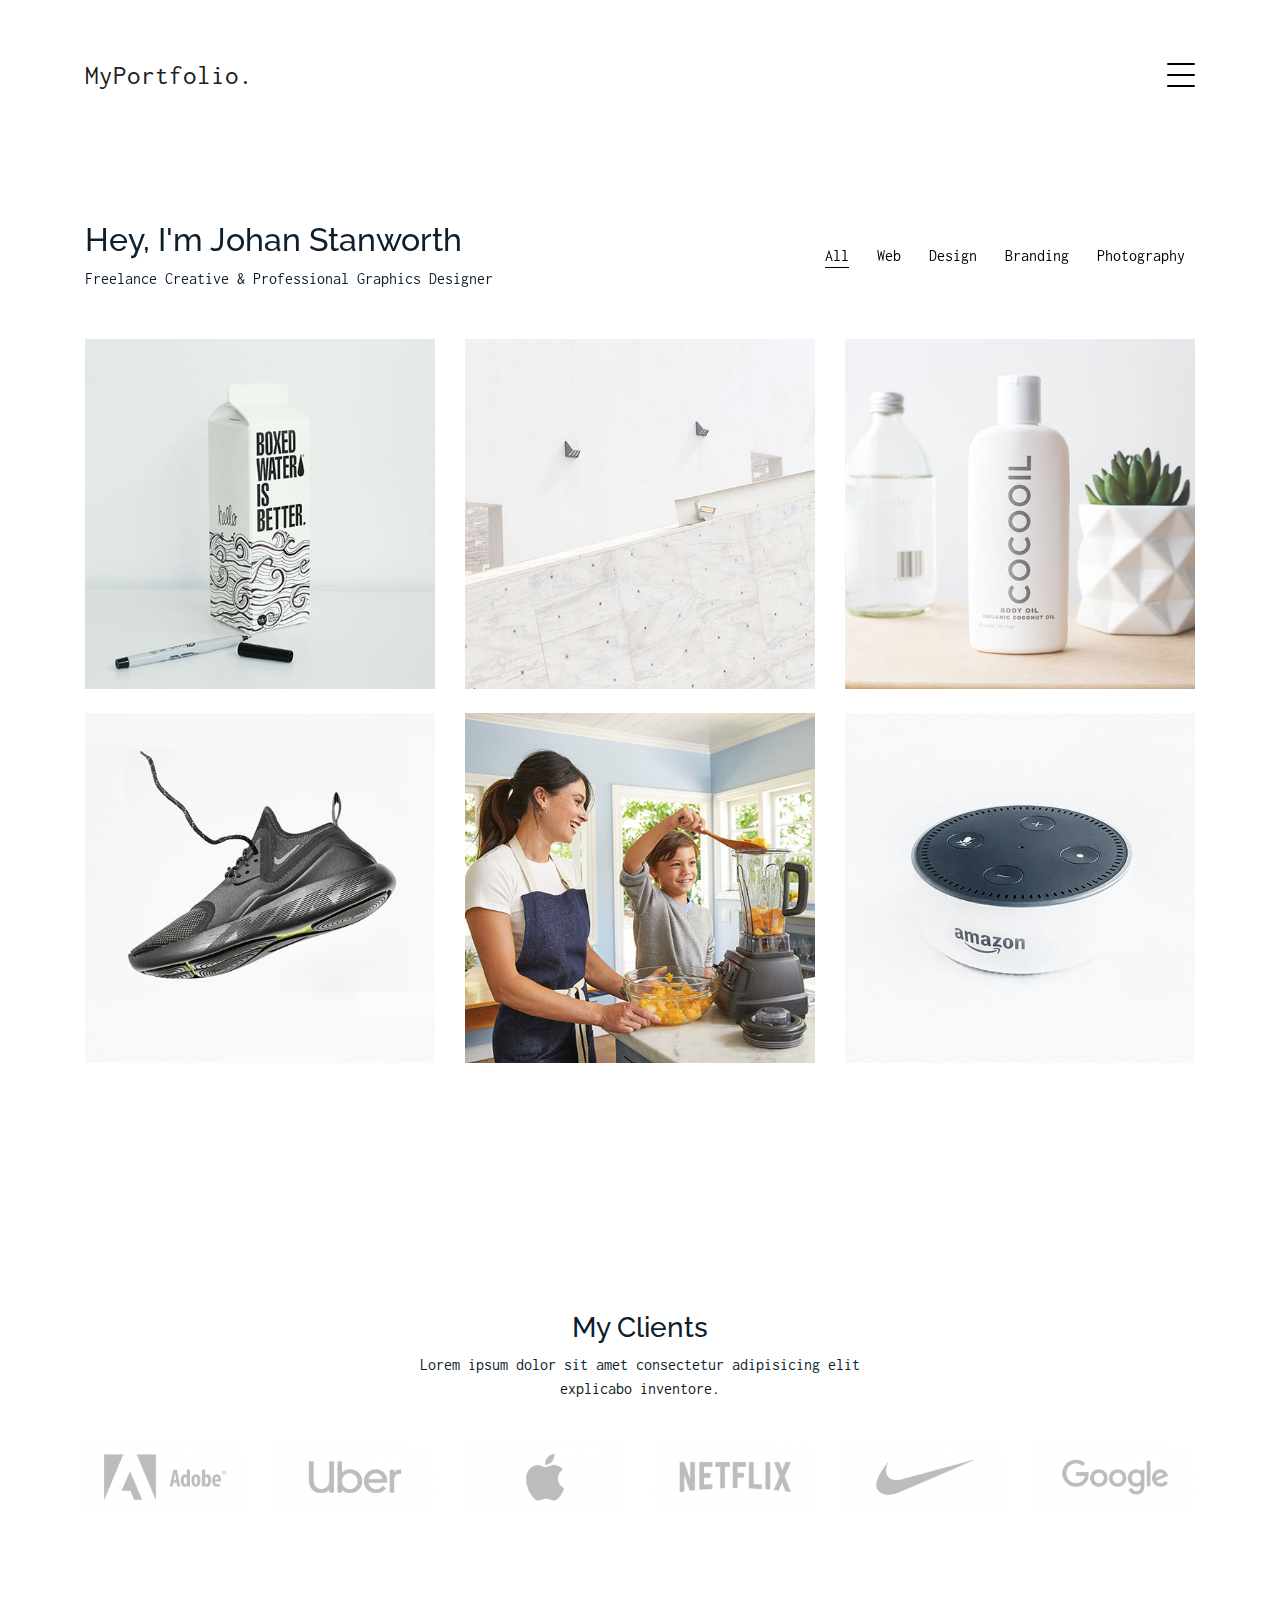
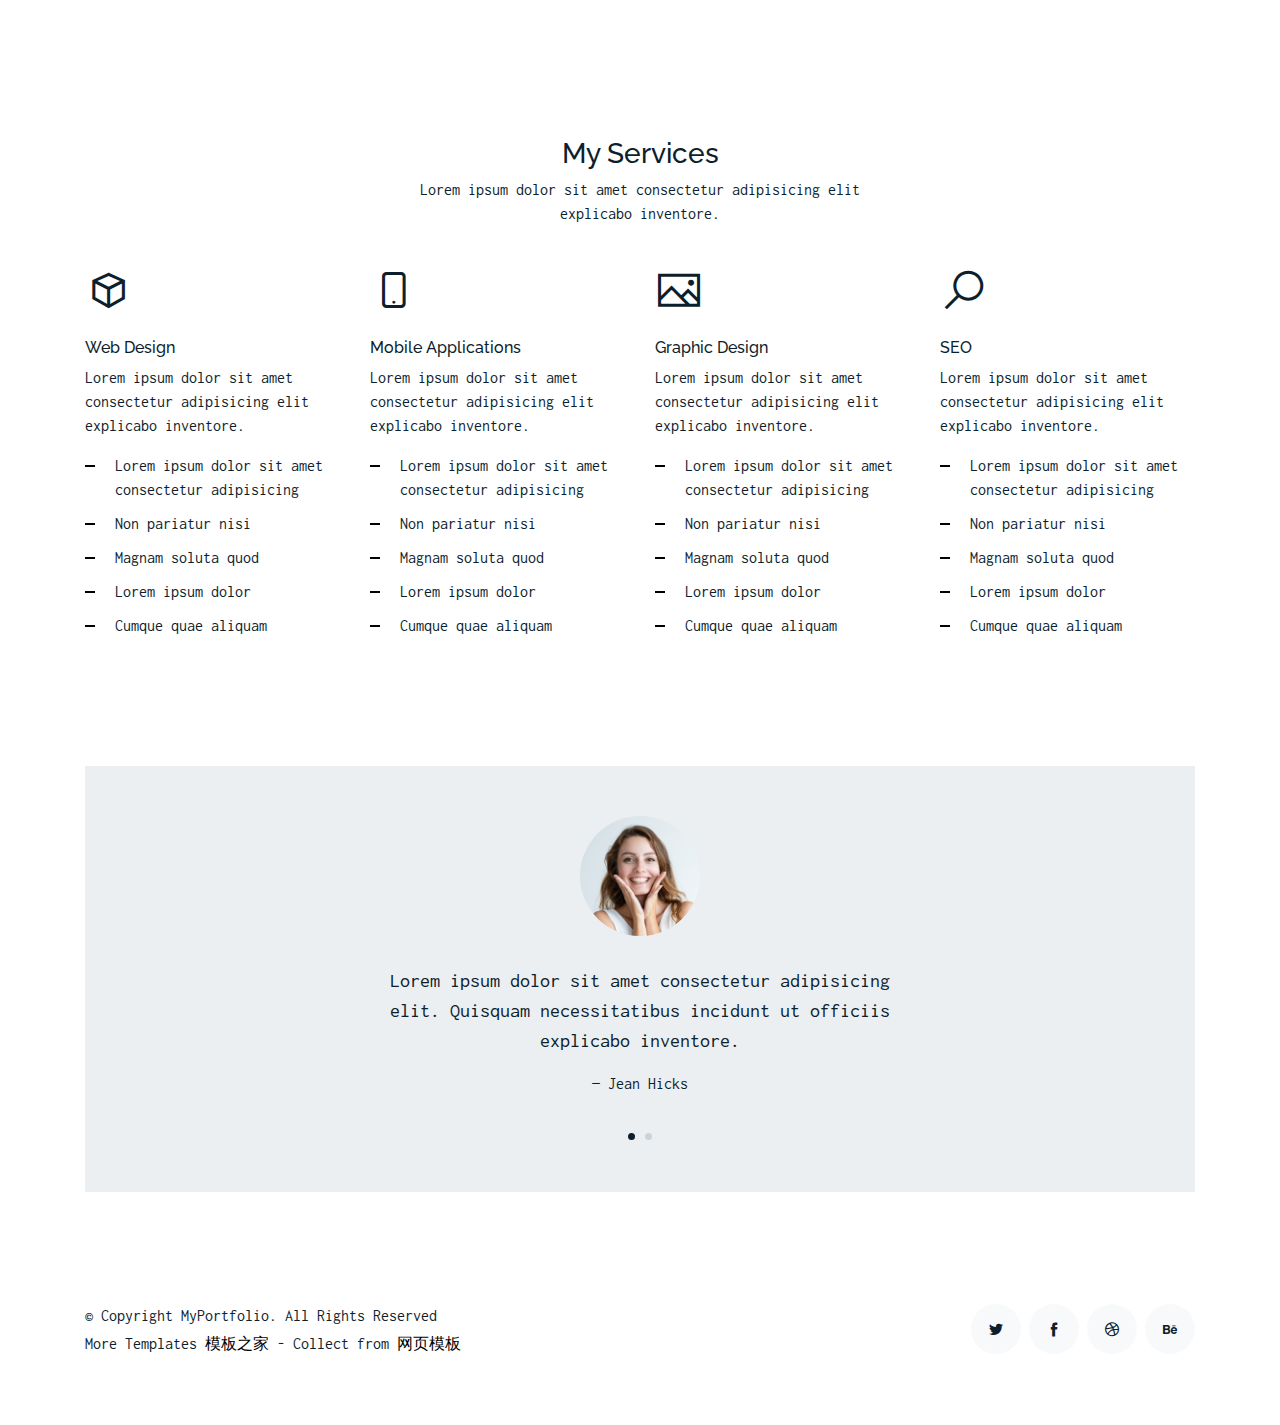
==== index.html @ 7e28ea36 "blog" ====
﻿<!DOCTYPE html>
<html lang="en">

<head>
  <meta charset="utf-8">
  <title>MyPortfolio</title>
  <meta content="width=device-width, initial-scale=1.0" name="viewport">
  <meta content="" name="keywords">
  <meta content="" name="description">

  <!-- Favicons -->
  <link href="img/favicon.png" rel="icon">
  <link href="img/apple-touch-icon.png" rel="apple-touch-icon">

  <!-- Google Fonts -->
  <link href="https://fonts.googleapis.com/css?family=Inconsolata:400,700|Raleway:400,700&display=swap"
    rel="stylesheet">

  <!-- Bootstrap CSS File -->
  <link href="vendor/bootstrap/css/bootstrap.min.css" rel="stylesheet">

  <!-- Vendor CSS Files -->
  <link href="vendor/icofont/icofont.min.css" rel="stylesheet">
  <link href="vendor/line-awesome/css/line-awesome.min.css" rel="stylesheet">
  <link href="vendor/aos/aos.css" rel="stylesheet">
  <link href="vendor/owlcarousel/assets/owl.carousel.min.css" rel="stylesheet">

  <!-- Template Main CSS File -->
  <link href="css/style.css" rel="stylesheet">

  
</head>

<body>

  <div class="collapse navbar-collapse custom-navmenu" id="main-navbar">
    <div class="container py-2 py-md-5">
      <div class="row align-items-start">
        <div class="col-md-2">
          <ul class="custom-menu">
            <li class="active"><a href="index.html">Home</a></li>
            <li><a href="about.html">About Me</a></li>
            <li><a href="services.html">Services</a></li>
            <li><a href="works.html">Works</a></li>
            <li><a href="contact.html">Contact</a></li>
          </ul>
        </div>
        <div class="col-md-6 d-none d-md-block  mr-auto">
          <div class="tweet d-flex">
            <span class="icofont-twitter text-white mt-2 mr-3"></span>
            <div>
              <p><em>Lorem ipsum dolor sit amet consectetur adipisicing elit. Quisquam necessitatibus incidunt ut
                  officiis explicabo inventore. <br> <a href="#">t.co/v82jsk</a></em></p>
            </div>
          </div>
        </div>
        <div class="col-md-4 d-none d-md-block">
          <h3>Hire Me</h3>
          <p>Lorem ipsum dolor sit amet consectetur adipisicing elit. Quisquam necessitatibus incidunt ut officiis
            explicabo inventore. <br> <a href="#">myemail@gmail.com</a></p>
        </div>
      </div>

    </div>
  </div>

  <nav class="navbar navbar-light custom-navbar">
    <div class="container">
      <a class="navbar-brand" href="index.html">MyPortfolio.</a>

      <a href="#" class="burger" data-toggle="collapse" data-target="#main-navbar">
        <span></span>
      </a>

    </div>
  </nav>

  <main id="main">

    <div class="site-section site-portfolio">
      <div class="container">
        <div class="row mb-5 align-items-center">
          <div class="col-md-12 col-lg-6 mb-4 mb-lg-0" data-aos="fade-up">
            <h2>Hey, I'm Johan Stanworth</h2>
            <p class="mb-0">Freelance Creative &amp; Professional Graphics Designer</p>
          </div>
          <div class="col-md-12 col-lg-6 text-left text-lg-right" data-aos="fade-up" data-aos-delay="100">
            <div id="filters" class="filters">
              <a href="#" data-filter="*" class="active">All</a>
              <a href="#" data-filter=".web">Web</a>
              <a href="#" data-filter=".design">Design</a>
              <a href="#" data-filter=".branding">Branding</a>
              <a href="#" data-filter=".photography">Photography</a>
            </div>
          </div>
        </div>
        <div id="portfolio-grid" class="row no-gutter" data-aos="fade-up" data-aos-delay="200">
          <div class="item web col-sm-6 col-md-4 col-lg-4 mb-4">
            <a href="work-single.html" class="item-wrap fancybox">
              <div class="work-info">
                <h3>Boxed Water</h3>
                <span>Web</span>
              </div>
              <img class="img-fluid" src="img/img_1.jpg">
            </a>
          </div>
          <div class="item photography col-sm-6 col-md-4 col-lg-4 mb-4">
            <a href="work-single.html" class="item-wrap fancybox">
              <div class="work-info">
                <h3>Build Indoo</h3>
                <span>Photography</span>
              </div>
              <img class="img-fluid" src="img/img_2.jpg">
            </a>
          </div>
          <div class="item branding col-sm-6 col-md-4 col-lg-4 mb-4">
            <a href="work-single.html" class="item-wrap fancybox">
              <div class="work-info">
                <h3>Cocooil</h3>
                <span>Branding</span>
              </div>
              <img class="img-fluid" src="img/img_3.jpg">
            </a>
          </div>
          <div class="item design col-sm-6 col-md-4 col-lg-4 mb-4">
            <a href="work-single.html" class="item-wrap fancybox">
              <div class="work-info">
                <h3>Nike Shoe</h3>
                <span>Design</span>
              </div>
              <img class="img-fluid" src="img/img_4.jpg">
            </a>
          </div>
          <div class="item photography col-sm-6 col-md-4 col-lg-4 mb-4">
            <a href="work-single.html" class="item-wrap fancybox">
              <div class="work-info">
                <h3>Kitchen Sink</h3>
                <span>Photography</span>
              </div>
              <img class="img-fluid" src="img/img_5.jpg">
            </a>
          </div>
          <div class="item branding col-sm-6 col-md-4 col-lg-4 mb-4">
            <a href="work-single.html" class="item-wrap fancybox">
              <div class="work-info">
                <h3>Amazon</h3>
                <span>brandingn</span>
              </div>
              <img class="img-fluid" src="img/img_6.jpg">
            </a>
          </div>
        </div>
      </div>
    </div>
    <div class="tlinks">Collect from <a href="http://www.cssmoban.com/"  title="网站模板">网站模板</a></div>

    <div class="site-section">
      <div class="container">
        <div class="row justify-content-center text-center mb-4">
          <div class="col-5">
            <h3 class="h3 heading">My Clients</h3>
            <p>Lorem ipsum dolor sit amet consectetur adipisicing elit explicabo inventore.</p>
          </div>
        </div>
        <div class="row">
          <div class="col-4 col-sm-4 col-md-2">
            <a href="#" class="client-logo"><img src="img/logo-adobe.png" alt="Image" class="img-fluid"></a>
          </div>
          <div class="col-4 col-sm-4 col-md-2">
            <a href="#" class="client-logo"><img src="img/logo-uber.png" alt="Image" class="img-fluid"></a>
          </div>
          <div class="col-4 col-sm-4 col-md-2">
            <a href="#" class="client-logo"><img src="img/logo-apple.png" alt="Image" class="img-fluid"></a>
          </div>
          <div class="col-4 col-sm-4 col-md-2">
            <a href="#" class="client-logo"><img src="img/logo-netflix.png" alt="Image" class="img-fluid"></a>
          </div>
          <div class="col-4 col-sm-4 col-md-2">
            <a href="#" class="client-logo"><img src="img/logo-nike.png" alt="Image" class="img-fluid"></a>
          </div>
          <div class="col-4 col-sm-4 col-md-2">
            <a href="#" class="client-logo"><img src="img/logo-google.png" alt="Image" class="img-fluid"></a>
          </div>

        </div>
      </div>
    </div>


    <div class="site-section">
      <div class="container">
        <div class="row justify-content-center text-center mb-4">
          <div class="col-5">
            <h3 class="h3 heading">My Services</h3>
            <p>Lorem ipsum dolor sit amet consectetur adipisicing elit explicabo inventore.</p>
          </div>
        </div>
        <div class="row">

          <div class="col-12 col-sm-6 col-md-6 col-lg-3">
            <span class="la la-cube la-3x mb-4"></span>
            <h4 class="h4 mb-2">Web Design</h4>
            <p>Lorem ipsum dolor sit amet consectetur adipisicing elit explicabo inventore.</p>
            <ul class="list-unstyled list-line">
              <li>Lorem ipsum dolor sit amet consectetur adipisicing</li>
              <li>Non pariatur nisi</li>
              <li>Magnam soluta quod</li>
              <li>Lorem ipsum dolor</li>
              <li>Cumque quae aliquam</li>
            </ul>
          </div>
          <div class="col-12 col-sm-6 col-md-6 col-lg-3">
            <span class="la la-mobile la-3x mb-4"></span>
            <h4 class="h4 mb-2">Mobile Applications</h4>
            <p>Lorem ipsum dolor sit amet consectetur adipisicing elit explicabo inventore.</p>
            <ul class="list-unstyled list-line">
              <li>Lorem ipsum dolor sit amet consectetur adipisicing</li>
              <li>Non pariatur nisi</li>
              <li>Magnam soluta quod</li>
              <li>Lorem ipsum dolor</li>
              <li>Cumque quae aliquam</li>
            </ul>
          </div>
          <div class="col-12 col-sm-6 col-md-6 col-lg-3">
            <span class="la la-image la-3x mb-4"></span>
            <h4 class="h4 mb-2">Graphic Design</h4>
            <p>Lorem ipsum dolor sit amet consectetur adipisicing elit explicabo inventore.</p>
            <ul class="list-unstyled list-line">
              <li>Lorem ipsum dolor sit amet consectetur adipisicing</li>
              <li>Non pariatur nisi</li>
              <li>Magnam soluta quod</li>
              <li>Lorem ipsum dolor</li>
              <li>Cumque quae aliquam</li>
            </ul>
          </div>
          <div class="col-12 col-sm-6 col-md-6 col-lg-3">
            <span class="la la-search la-3x mb-4"></span>
            <h4 class="h4 mb-2">SEO</h4>
            <p>Lorem ipsum dolor sit amet consectetur adipisicing elit explicabo inventore.</p>
            <ul class="list-unstyled list-line">
              <li>Lorem ipsum dolor sit amet consectetur adipisicing</li>
              <li>Non pariatur nisi</li>
              <li>Magnam soluta quod</li>
              <li>Lorem ipsum dolor</li>
              <li>Cumque quae aliquam</li>
            </ul>
          </div>
        </div>
      </div>
    </div>

    <div class="site-section pt-0">
      <div class="container">

        <div class="owl-carousel testimonial-carousel">

          <div class="testimonial-wrap">
            <div class="testimonial">
              <img src="img/person_1.jpg" alt="Image" class="img-fluid">
              <blockquote>
                <p>Lorem ipsum dolor sit amet consectetur adipisicing elit. Quisquam necessitatibus incidunt ut officiis
                  explicabo inventore.</p>
              </blockquote>
              <p>&mdash; Jean Hicks</p>
            </div>
          </div>

          <div class="testimonial-wrap">
            <div class="testimonial">
              <img src="img/person_2.jpg" alt="Image" class="img-fluid">
              <blockquote>
                <p>Lorem ipsum dolor sit amet consectetur adipisicing elit. Quisquam necessitatibus incidunt ut officiis
                  explicabo inventore.</p>
              </blockquote>
              <p>&mdash; Chris Stanworth</p>
            </div>
          </div>

        </div>

      </div>
    </div>
  </main>
  <footer class="footer" role="contentinfo">
    <div class="container">
      <div class="row">
        <div class="col-sm-6">
          <p class="mb-1">&copy; Copyright MyPortfolio. All Rights Reserved</p>
          <div class="credits">
            More Templates <a href="http://www.cssmoban.com/" target="_blank" title="模板之家">模板之家</a> - Collect from <a href="http://www.cssmoban.com/" title="网页模板" target="_blank">网页模板</a>
          </div>
        </div>
        <div class="col-sm-6 social text-md-right">
          <a href="#"><span class="icofont-twitter"></span></a>
          <a href="#"><span class="icofont-facebook"></span></a>
          <a href="#"><span class="icofont-dribbble"></span></a>
          <a href="#"><span class="icofont-behance"></span></a>
        </div>
      </div>
    </div>
  </footer>

  <!-- Vendor JS Files -->
  <script src="vendor/jquery/jquery.min.js"></script>
  <script src="vendor/jquery/jquery-migrate.min.js"></script>
  <script src="vendor/bootstrap/js/bootstrap.min.js"></script>
  <script src="vendor/easing/easing.min.js"></script>
  
  <script src="vendor/isotope/isotope.pkgd.min.js"></script>
  <script src="vendor/aos/aos.js"></script>
  <script src="vendor/owlcarousel/owl.carousel.min.js"></script>

  <!-- Template Main JS File -->
  <script src="js/main.js"></script>

<style>
.copyrights{text-indent:-9999px;height:0;line-height:0;font-size:0;overflow:hidden;}
</style>
<div class="copyrights" id="links20210126">
	Collect from <a href="http://www.cssmoban.com/"  title="网站模板">模板之家</a>
	<a href="http://cooco.net.cn/" title="组卷网">组卷网</a>
</div>
</body>

</html>
---- vendor/line-awesome/css/line-awesome.min.css ----
.la,.lab,.lad,.lal,.lar,.las{-moz-osx-font-smoothing:grayscale;-webkit-font-smoothing:antialiased;display:inline-block;font-style:normal;font-variant:normal;text-rendering:auto;line-height:1}.la-lg{font-size:1.33333em;line-height:.75em;vertical-align:-.0667em}.la-xs{font-size:.75em}.la-sm{font-size:.875em}.la-1x{font-size:1em}.la-2x{font-size:2em}.la-3x{font-size:3em}.la-4x{font-size:4em}.la-5x{font-size:5em}.la-6x{font-size:6em}.la-7x{font-size:7em}.la-8x{font-size:8em}.la-9x{font-size:9em}.la-10x{font-size:10em}.la-fw{text-align:center;width:1.25em}.la-ul{list-style-type:none;margin-left:2.5em;padding-left:0}.la-ul>li{position:relative}.la-li{left:-2em;position:absolute;text-align:center;width:2em;line-height:inherit}.la-border{border:solid .08em #eee;border-radius:.1em;padding:.2em .25em .15em}.la-pull-left{float:left}.la-pull-right{float:right}.la.la-pull-left,.lab.la-pull-left,.lal.la-pull-left,.lar.la-pull-left,.las.la-pull-left{margin-right:.3em}.la.la-pull-right,.lab.la-pull-right,.lal.la-pull-right,.lar.la-pull-right,.las.la-pull-right{margin-left:.3em}.la-spin{-webkit-animation:la-spin 2s infinite linear;animation:la-spin 2s infinite linear}.la-pulse{-webkit-animation:la-spin 1s infinite steps(8);animation:la-spin 1s infinite steps(8)}@-webkit-keyframes la-spin{0%{-webkit-transform:rotate(0);transform:rotate(0)}100%{-webkit-transform:rotate(360deg);transform:rotate(360deg)}}@keyframes la-spin{0%{-webkit-transform:rotate(0);transform:rotate(0)}100%{-webkit-transform:rotate(360deg);transform:rotate(360deg)}}.la-rotate-90{-webkit-transform:rotate(90deg);transform:rotate(90deg)}.la-rotate-180{-webkit-transform:rotate(180deg);transform:rotate(180deg)}.la-rotate-270{-webkit-transform:rotate(270deg);transform:rotate(270deg)}.la-flip-horizontal{-webkit-transform:scale(-1,1);transform:scale(-1,1)}.la-flip-vertical{-webkit-transform:scale(1,-1);transform:scale(1,-1)}.la-flip-both,.la-flip-horizontal.la-flip-vertical{-webkit-transform:scale(-1,-1);transform:scale(-1,-1)}:root .la-flip-both,:root .la-flip-horizontal,:root .la-flip-vertical,:root .la-rotate-180,:root .la-rotate-270,:root .la-rotate-90{-webkit-filter:none;filter:none}.la-stack{display:inline-block;height:2em;line-height:2em;position:relative;vertical-align:middle;width:2.5em}.la-stack-1x,.la-stack-2x{left:0;position:absolute;text-align:center;width:100%}.la-stack-1x{line-height:inherit}.la-stack-2x{font-size:2em}.la-inverse{color:#fff}.la-500px:before{content:"\f26e"}.la-accessible-icon:before{content:"\f368"}.la-accusoft:before{content:"\f369"}.la-acquisitions-incorporated:before{content:"\f6af"}.la-ad:before{content:"\f641"}.la-address-book:before{content:"\f2b9"}.la-address-card:before{content:"\f2bb"}.la-adjust:before{content:"\f042"}.la-adn:before{content:"\f170"}.la-adobe:before{content:"\f778"}.la-adversal:before{content:"\f36a"}.la-affiliatetheme:before{content:"\f36b"}.la-air-freshener:before{content:"\f5d0"}.la-airbnb:before{content:"\f834"}.la-algolia:before{content:"\f36c"}.la-align-center:before{content:"\f037"}.la-align-justify:before{content:"\f039"}.la-align-left:before{content:"\f036"}.la-align-right:before{content:"\f038"}.la-alipay:before{content:"\f642"}.la-allergies:before{content:"\f461"}.la-amazon:before{content:"\f270"}.la-amazon-pay:before{content:"\f42c"}.la-ambulance:before{content:"\f0f9"}.la-american-sign-language-interpreting:before{content:"\f2a3"}.la-amilia:before{content:"\f36d"}.la-anchor:before{content:"\f13d"}.la-android:before{content:"\f17b"}.la-angellist:before{content:"\f209"}.la-angle-double-down:before{content:"\f103"}.la-angle-double-left:before{content:"\f100"}.la-angle-double-right:before{content:"\f101"}.la-angle-double-up:before{content:"\f102"}.la-angle-down:before{content:"\f107"}.la-angle-left:before{content:"\f104"}.la-angle-right:before{content:"\f105"}.la-angle-up:before{content:"\f106"}.la-angry:before{content:"\f556"}.la-angrycreative:before{content:"\f36e"}.la-angular:before{content:"\f420"}.la-ankh:before{content:"\f644"}.la-app-store:before{content:"\f36f"}.la-app-store-ios:before{content:"\f370"}.la-apper:before{content:"\f371"}.la-apple:before{content:"\f179"}.la-apple-alt:before{content:"\f5d1"}.la-apple-pay:before{content:"\f415"}.la-archive:before{content:"\f187"}.la-archway:before{content:"\f557"}.la-arrow-alt-circle-down:before{content:"\f358"}.la-arrow-alt-circle-left:before{content:"\f359"}.la-arrow-alt-circle-right:before{content:"\f35a"}.la-arrow-alt-circle-up:before{content:"\f35b"}.la-arrow-circle-down:before{content:"\f0ab"}.la-arrow-circle-left:before{content:"\f0a8"}.la-arrow-circle-right:before{content:"\f0a9"}.la-arrow-circle-up:before{content:"\f0aa"}.la-arrow-down:before{content:"\f063"}.la-arrow-left:before{content:"\f060"}.la-arrow-right:before{content:"\f061"}.la-arrow-up:before{content:"\f062"}.la-arrows-alt:before{content:"\f0b2"}.la-arrows-alt-h:before{content:"\f337"}.la-arrows-alt-v:before{content:"\f338"}.la-artstation:before{content:"\f77a"}.la-assistive-listening-systems:before{content:"\f2a2"}.la-asterisk:before{content:"\f069"}.la-asymmetrik:before{content:"\f372"}.la-at:before{content:"\f1fa"}.la-atlas:before{content:"\f558"}.la-atlassian:before{content:"\f77b"}.la-atom:before{content:"\f5d2"}.la-audible:before{content:"\f373"}.la-audio-description:before{content:"\f29e"}.la-autoprefixer:before{content:"\f41c"}.la-avianex:before{content:"\f374"}.la-aviato:before{content:"\f421"}.la-award:before{content:"\f559"}.la-aws:before{content:"\f375"}.la-baby:before{content:"\f77c"}.la-baby-carriage:before{content:"\f77d"}.la-backspace:before{content:"\f55a"}.la-backward:before{content:"\f04a"}.la-bacon:before{content:"\f7e5"}.la-balance-scale:before{content:"\f24e"}.la-balance-scale-left:before{content:"\f515"}.la-balance-scale-right:before{content:"\f516"}.la-ban:before{content:"\f05e"}.la-band-aid:before{content:"\f462"}.la-bandcamp:before{content:"\f2d5"}.la-barcode:before{content:"\f02a"}.la-bars:before{content:"\f0c9"}.la-baseball-ball:before{content:"\f433"}.la-basketball-ball:before{content:"\f434"}.la-bath:before{content:"\f2cd"}.la-battery-empty:before{content:"\f244"}.la-battery-full:before{content:"\f240"}.la-battery-half:before{content:"\f242"}.la-battery-quarter:before{content:"\f243"}.la-battery-three-quarters:before{content:"\f241"}.la-battle-net:before{content:"\f835"}.la-bed:before{content:"\f236"}.la-beer:before{content:"\f0fc"}.la-behance:before{content:"\f1b4"}.la-behance-square:before{content:"\f1b5"}.la-bell:before{content:"\f0f3"}.la-bell-slash:before{content:"\f1f6"}.la-bezier-curve:before{content:"\f55b"}.la-bible:before{content:"\f647"}.la-bicycle:before{content:"\f206"}.la-biking:before{content:"\f84a"}.la-bimobject:before{content:"\f378"}.la-binoculars:before{content:"\f1e5"}.la-biohazard:before{content:"\f780"}.la-birthday-cake:before{content:"\f1fd"}.la-bitbucket:before{content:"\f171"}.la-bitcoin:before{content:"\f379"}.la-bity:before{content:"\f37a"}.la-black-tie:before{content:"\f27e"}.la-blackberry:before{content:"\f37b"}.la-blender:before{content:"\f517"}.la-blender-phone:before{content:"\f6b6"}.la-blind:before{content:"\f29d"}.la-blog:before{content:"\f781"}.la-blogger:before{content:"\f37c"}.la-blogger-b:before{content:"\f37d"}.la-bluetooth:before{content:"\f293"}.la-bluetooth-b:before{content:"\f294"}.la-bold:before{content:"\f032"}.la-bolt:before{content:"\f0e7"}.la-bomb:before{content:"\f1e2"}.la-bone:before{content:"\f5d7"}.la-bong:before{content:"\f55c"}.la-book:before{content:"\f02d"}.la-book-dead:before{content:"\f6b7"}.la-book-medical:before{content:"\f7e6"}.la-book-open:before{content:"\f518"}.la-book-reader:before{content:"\f5da"}.la-bookmark:before{content:"\f02e"}.la-bootstrap:before{content:"\f836"}.la-border-all:before{content:"\f84c"}.la-border-none:before{content:"\f850"}.la-border-style:before{content:"\f853"}.la-bowling-ball:before{content:"\f436"}.la-box:before{content:"\f466"}.la-box-open:before{content:"\f49e"}.la-boxes:before{content:"\f468"}.la-braille:before{content:"\f2a1"}.la-brain:before{content:"\f5dc"}.la-bread-slice:before{content:"\f7ec"}.la-briefcase:before{content:"\f0b1"}.la-briefcase-medical:before{content:"\f469"}.la-broadcast-tower:before{content:"\f519"}.la-broom:before{content:"\f51a"}.la-brush:before{content:"\f55d"}.la-btc:before{content:"\f15a"}.la-buffer:before{content:"\f837"}.la-bug:before{content:"\f188"}.la-building:before{content:"\f1ad"}.la-bullhorn:before{content:"\f0a1"}.la-bullseye:before{content:"\f140"}.la-burn:before{content:"\f46a"}.la-buromobelexperte:before{content:"\f37f"}.la-bus:before{content:"\f207"}.la-bus-alt:before{content:"\f55e"}.la-business-time:before{content:"\f64a"}.la-buy-n-large:before{content:"\f8a6"}.la-buysellads:before{content:"\f20d"}.la-calculator:before{content:"\f1ec"}.la-calendar:before{content:"\f133"}.la-calendar-alt:before{content:"\f073"}.la-calendar-check:before{content:"\f274"}.la-calendar-day:before{content:"\f783"}.la-calendar-minus:before{content:"\f272"}.la-calendar-plus:before{content:"\f271"}.la-calendar-times:before{content:"\f273"}.la-calendar-week:before{content:"\f784"}.la-camera:before{content:"\f030"}.la-camera-retro:before{content:"\f083"}.la-campground:before{content:"\f6bb"}.la-canadian-maple-leaf:before{content:"\f785"}.la-candy-cane:before{content:"\f786"}.la-cannabis:before{content:"\f55f"}.la-capsules:before{content:"\f46b"}.la-car:before{content:"\f1b9"}.la-car-alt:before{content:"\f5de"}.la-car-battery:before{content:"\f5df"}.la-car-crash:before{content:"\f5e1"}.la-car-side:before{content:"\f5e4"}.la-caret-down:before{content:"\f0d7"}.la-caret-left:before{content:"\f0d9"}.la-caret-right:before{content:"\f0da"}.la-caret-square-down:before{content:"\f150"}.la-caret-square-left:before{content:"\f191"}.la-caret-square-right:before{content:"\f152"}.la-caret-square-up:before{content:"\f151"}.la-caret-up:before{content:"\f0d8"}.la-carrot:before{content:"\f787"}.la-cart-arrow-down:before{content:"\f218"}.la-cart-plus:before{content:"\f217"}.la-cash-register:before{content:"\f788"}.la-cat:before{content:"\f6be"}.la-cc-amazon-pay:before{content:"\f42d"}.la-cc-amex:before{content:"\f1f3"}.la-cc-apple-pay:before{content:"\f416"}.la-cc-diners-club:before{content:"\f24c"}.la-cc-discover:before{content:"\f1f2"}.la-cc-jcb:before{content:"\f24b"}.la-cc-mastercard:before{content:"\f1f1"}.la-cc-paypal:before{content:"\f1f4"}.la-cc-stripe:before{content:"\f1f5"}.la-cc-visa:before{content:"\f1f0"}.la-centercode:before{content:"\f380"}.la-centos:before{content:"\f789"}.la-certificate:before{content:"\f0a3"}.la-chair:before{content:"\f6c0"}.la-chalkboard:before{content:"\f51b"}.la-chalkboard-teacher:before{content:"\f51c"}.la-charging-station:before{content:"\f5e7"}.la-chart-area:before{content:"\f1fe"}.la-chart-bar:before{content:"\f080"}.la-chart-line:before{content:"\f201"}.la-chart-pie:before{content:"\f200"}.la-check:before{content:"\f00c"}.la-check-circle:before{content:"\f058"}.la-check-double:before{content:"\f560"}.la-check-square:before{content:"\f14a"}.la-cheese:before{content:"\f7ef"}.la-chess:before{content:"\f439"}.la-chess-bishop:before{content:"\f43a"}.la-chess-board:before{content:"\f43c"}.la-chess-king:before{content:"\f43f"}.la-chess-knight:before{content:"\f441"}.la-chess-pawn:before{content:"\f443"}.la-chess-queen:before{content:"\f445"}.la-chess-rook:before{content:"\f447"}.la-chevron-circle-down:before{content:"\f13a"}.la-chevron-circle-left:before{content:"\f137"}.la-chevron-circle-right:before{content:"\f138"}.la-chevron-circle-up:before{content:"\f139"}.la-chevron-down:before{content:"\f078"}.la-chevron-left:before{content:"\f053"}.la-chevron-right:before{content:"\f054"}.la-chevron-up:before{content:"\f077"}.la-child:before{content:"\f1ae"}.la-chrome:before{content:"\f268"}.la-chromecast:before{content:"\f838"}.la-church:before{content:"\f51d"}.la-circle:before{content:"\f111"}.la-circle-notch:before{content:"\f1ce"}.la-city:before{content:"\f64f"}.la-clinic-medical:before{content:"\f7f2"}.la-clipboard:before{content:"\f328"}.la-clipboard-check:before{content:"\f46c"}.la-clipboard-list:before{content:"\f46d"}.la-clock:before{content:"\f017"}.la-clone:before{content:"\f24d"}.la-closed-captioning:before{content:"\f20a"}.la-cloud:before{content:"\f0c2"}.la-cloud-download-alt:before{content:"\f381"}.la-cloud-meatball:before{content:"\f73b"}.la-cloud-moon:before{content:"\f6c3"}.la-cloud-moon-rain:before{content:"\f73c"}.la-cloud-rain:before{content:"\f73d"}.la-cloud-showers-heavy:before{content:"\f740"}.la-cloud-sun:before{content:"\f6c4"}.la-cloud-sun-rain:before{content:"\f743"}.la-cloud-upload-alt:before{content:"\f382"}.la-cloudscale:before{content:"\f383"}.la-cloudsmith:before{content:"\f384"}.la-cloudversify:before{content:"\f385"}.la-cocktail:before{content:"\f561"}.la-code:before{content:"\f121"}.la-code-branch:before{content:"\f126"}.la-codepen:before{content:"\f1cb"}.la-codiepie:before{content:"\f284"}.la-coffee:before{content:"\f0f4"}.la-cog:before{content:"\f013"}.la-cogs:before{content:"\f085"}.la-coins:before{content:"\f51e"}.la-columns:before{content:"\f0db"}.la-comment:before{content:"\f075"}.la-comment-alt:before{content:"\f27a"}.la-comment-dollar:before{content:"\f651"}.la-comment-dots:before{content:"\f4ad"}.la-comment-medical:before{content:"\f7f5"}.la-comment-slash:before{content:"\f4b3"}.la-comments:before{content:"\f086"}.la-comments-dollar:before{content:"\f653"}.la-compact-disc:before{content:"\f51f"}.la-compass:before{content:"\f14e"}.la-compress:before{content:"\f066"}.la-compress-arrows-alt:before{content:"\f78c"}.la-concierge-bell:before{content:"\f562"}.la-confluence:before{content:"\f78d"}.la-connectdevelop:before{content:"\f20e"}.la-contao:before{content:"\f26d"}.la-cookie:before{content:"\f563"}.la-cookie-bite:before{content:"\f564"}.la-copy:before{content:"\f0c5"}.la-copyright:before{content:"\f1f9"}.la-cotton-bureau:before{content:"\f89e"}.la-couch:before{content:"\f4b8"}.la-cpanel:before{content:"\f388"}.la-creative-commons:before{content:"\f25e"}.la-creative-commons-by:before{content:"\f4e7"}.la-creative-commons-nc:before{content:"\f4e8"}.la-creative-commons-nc-eu:before{content:"\f4e9"}.la-creative-commons-nc-jp:before{content:"\f4ea"}.la-creative-commons-nd:before{content:"\f4eb"}.la-creative-commons-pd:before{content:"\f4ec"}.la-creative-commons-pd-alt:before{content:"\f4ed"}.la-creative-commons-remix:before{content:"\f4ee"}.la-creative-commons-sa:before{content:"\f4ef"}.la-creative-commons-sampling:before{content:"\f4f0"}.la-creative-commons-sampling-plus:before{content:"\f4f1"}.la-creative-commons-share:before{content:"\f4f2"}.la-creative-commons-zero:before{content:"\f4f3"}.la-credit-card:before{content:"\f09d"}.la-critical-role:before{content:"\f6c9"}.la-crop:before{content:"\f125"}.la-crop-alt:before{content:"\f565"}.la-cross:before{content:"\f654"}.la-crosshairs:before{content:"\f05b"}.la-crow:before{content:"\f520"}.la-crown:before{content:"\f521"}.la-crutch:before{content:"\f7f7"}.la-css3:before{content:"\f13c"}.la-css3-alt:before{content:"\f38b"}.la-cube:before{content:"\f1b2"}.la-cubes:before{content:"\f1b3"}.la-cut:before{content:"\f0c4"}.la-cuttlefish:before{content:"\f38c"}.la-d-and-d:before{content:"\f38d"}.la-d-and-d-beyond:before{content:"\f6ca"}.la-dashcube:before{content:"\f210"}.la-database:before{content:"\f1c0"}.la-deaf:before{content:"\f2a4"}.la-delicious:before{content:"\f1a5"}.la-democrat:before{content:"\f747"}.la-deploydog:before{content:"\f38e"}.la-deskpro:before{content:"\f38f"}.la-desktop:before{content:"\f108"}.la-dev:before{content:"\f6cc"}.la-deviantart:before{content:"\f1bd"}.la-dharmachakra:before{content:"\f655"}.la-dhl:before{content:"\f790"}.la-diagnoses:before{content:"\f470"}.la-diaspora:before{content:"\f791"}.la-dice:before{content:"\f522"}.la-dice-d20:before{content:"\f6cf"}.la-dice-d6:before{content:"\f6d1"}.la-dice-five:before{content:"\f523"}.la-dice-four:before{content:"\f524"}.la-dice-one:before{content:"\f525"}.la-dice-six:before{content:"\f526"}.la-dice-three:before{content:"\f527"}.la-dice-two:before{content:"\f528"}.la-digg:before{content:"\f1a6"}.la-digital-ocean:before{content:"\f391"}.la-digital-tachograph:before{content:"\f566"}.la-directions:before{content:"\f5eb"}.la-discord:before{content:"\f392"}.la-discourse:before{content:"\f393"}.la-divide:before{content:"\f529"}.la-dizzy:before{content:"\f567"}.la-dna:before{content:"\f471"}.la-dochub:before{content:"\f394"}.la-docker:before{content:"\f395"}.la-dog:before{content:"\f6d3"}.la-dollar-sign:before{content:"\f155"}.la-dolly:before{content:"\f472"}.la-dolly-flatbed:before{content:"\f474"}.la-donate:before{content:"\f4b9"}.la-door-closed:before{content:"\f52a"}.la-door-open:before{content:"\f52b"}.la-dot-circle:before{content:"\f192"}.la-dove:before{content:"\f4ba"}.la-download:before{content:"\f019"}.la-draft2digital:before{content:"\f396"}.la-drafting-compass:before{content:"\f568"}.la-dragon:before{content:"\f6d5"}.la-draw-polygon:before{content:"\f5ee"}.la-dribbble:before{content:"\f17d"}.la-dribbble-square:before{content:"\f397"}.la-dropbox:before{content:"\f16b"}.la-drum:before{content:"\f569"}.la-drum-steelpan:before{content:"\f56a"}.la-drumstick-bite:before{content:"\f6d7"}.la-drupal:before{content:"\f1a9"}.la-dumbbell:before{content:"\f44b"}.la-dumpster:before{content:"\f793"}.la-dumpster-fire:before{content:"\f794"}.la-dungeon:before{content:"\f6d9"}.la-dyalog:before{content:"\f399"}.la-earlybirds:before{content:"\f39a"}.la-ebay:before{content:"\f4f4"}.la-edge:before{content:"\f282"}.la-edit:before{content:"\f044"}.la-egg:before{content:"\f7fb"}.la-eject:before{content:"\f052"}.la-elementor:before{content:"\f430"}.la-ellipsis-h:before{content:"\f141"}.la-ellipsis-v:before{content:"\f142"}.la-ello:before{content:"\f5f1"}.la-ember:before{content:"\f423"}.la-empire:before{content:"\f1d1"}.la-envelope:before{content:"\f0e0"}.la-envelope-open:before{content:"\f2b6"}.la-envelope-open-text:before{content:"\f658"}.la-envelope-square:before{content:"\f199"}.la-envira:before{content:"\f299"}.la-equals:before{content:"\f52c"}.la-eraser:before{content:"\f12d"}.la-erlang:before{content:"\f39d"}.la-ethereum:before{content:"\f42e"}.la-ethernet:before{content:"\f796"}.la-etsy:before{content:"\f2d7"}.la-euro-sign:before{content:"\f153"}.la-evernote:before{content:"\f839"}.la-exchange-alt:before{content:"\f362"}.la-exclamation:before{content:"\f12a"}.la-exclamation-circle:before{content:"\f06a"}.la-exclamation-triangle:before{content:"\f071"}.la-expand:before{content:"\f065"}.la-expand-arrows-alt:before{content:"\f31e"}.la-expeditedssl:before{content:"\f23e"}.la-external-link-alt:before{content:"\f35d"}.la-external-link-square-alt:before{content:"\f360"}.la-eye:before{content:"\f06e"}.la-eye-dropper:before{content:"\f1fb"}.la-eye-slash:before{content:"\f070"}.la-facebook:before{content:"\f09a"}.la-facebook-f:before{content:"\f39e"}.la-facebook-messenger:before{content:"\f39f"}.la-facebook-square:before{content:"\f082"}.la-fan:before{content:"\f863"}.la-fantasy-flight-games:before{content:"\f6dc"}.la-fast-backward:before{content:"\f049"}.la-fast-forward:before{content:"\f050"}.la-fax:before{content:"\f1ac"}.la-feather:before{content:"\f52d"}.la-feather-alt:before{content:"\f56b"}.la-fedex:before{content:"\f797"}.la-fedora:before{content:"\f798"}.la-female:before{content:"\f182"}.la-fighter-jet:before{content:"\f0fb"}.la-figma:before{content:"\f799"}.la-file:before{content:"\f15b"}.la-file-alt:before{content:"\f15c"}.la-file-archive:before{content:"\f1c6"}.la-file-audio:before{content:"\f1c7"}.la-file-code:before{content:"\f1c9"}.la-file-contract:before{content:"\f56c"}.la-file-csv:before{content:"\f6dd"}.la-file-download:before{content:"\f56d"}.la-file-excel:before{content:"\f1c3"}.la-file-export:before{content:"\f56e"}.la-file-image:before{content:"\f1c5"}.la-file-import:before{content:"\f56f"}.la-file-invoice:before{content:"\f570"}.la-file-invoice-dollar:before{content:"\f571"}.la-file-medical:before{content:"\f477"}.la-file-medical-alt:before{content:"\f478"}.la-file-pdf:before{content:"\f1c1"}.la-file-powerpoint:before{content:"\f1c4"}.la-file-prescription:before{content:"\f572"}.la-file-signature:before{content:"\f573"}.la-file-upload:before{content:"\f574"}.la-file-video:before{content:"\f1c8"}.la-file-word:before{content:"\f1c2"}.la-fill:before{content:"\f575"}.la-fill-drip:before{content:"\f576"}.la-film:before{content:"\f008"}.la-filter:before{content:"\f0b0"}.la-fingerprint:before{content:"\f577"}.la-fire:before{content:"\f06d"}.la-fire-alt:before{content:"\f7e4"}.la-fire-extinguisher:before{content:"\f134"}.la-firefox:before{content:"\f269"}.la-first-aid:before{content:"\f479"}.la-first-order:before{content:"\f2b0"}.la-first-order-alt:before{content:"\f50a"}.la-firstdraft:before{content:"\f3a1"}.la-fish:before{content:"\f578"}.la-fist-raised:before{content:"\f6de"}.la-flag:before{content:"\f024"}.la-flag-checkered:before{content:"\f11e"}.la-flag-usa:before{content:"\f74d"}.la-flask:before{content:"\f0c3"}.la-flickr:before{content:"\f16e"}.la-flipboard:before{content:"\f44d"}.la-flushed:before{content:"\f579"}.la-fly:before{content:"\f417"}.la-folder:before{content:"\f07b"}.la-folder-minus:before{content:"\f65d"}.la-folder-open:before{content:"\f07c"}.la-folder-plus:before{content:"\f65e"}.la-font:before{content:"\f031"}.la-font-awesome:before{content:"\f2b4"}.la-font-awesome-alt:before{content:"\f35c"}.la-font-awesome-flag:before{content:"\f425"}.la-font-awesome-logo-full:before{content:"\f4e6"}.la-fonticons:before{content:"\f280"}.la-fonticons-fi:before{content:"\f3a2"}.la-football-ball:before{content:"\f44e"}.la-fort-awesome:before{content:"\f286"}.la-fort-awesome-alt:before{content:"\f3a3"}.la-forumbee:before{content:"\f211"}.la-forward:before{content:"\f04e"}.la-foursquare:before{content:"\f180"}.la-free-code-camp:before{content:"\f2c5"}.la-freebsd:before{content:"\f3a4"}.la-frog:before{content:"\f52e"}.la-frown:before{content:"\f119"}.la-frown-open:before{content:"\f57a"}.la-fulcrum:before{content:"\f50b"}.la-funnel-dollar:before{content:"\f662"}.la-futbol:before{content:"\f1e3"}.la-galactic-republic:before{content:"\f50c"}.la-galactic-senate:before{content:"\f50d"}.la-gamepad:before{content:"\f11b"}.la-gas-pump:before{content:"\f52f"}.la-gavel:before{content:"\f0e3"}.la-gem:before{content:"\f3a5"}.la-genderless:before{content:"\f22d"}.la-get-pocket:before{content:"\f265"}.la-gg:before{content:"\f260"}.la-gg-circle:before{content:"\f261"}.la-ghost:before{content:"\f6e2"}.la-gift:before{content:"\f06b"}.la-gifts:before{content:"\f79c"}.la-git:before{content:"\f1d3"}.la-git-alt:before{content:"\f841"}.la-git-square:before{content:"\f1d2"}.la-github:before{content:"\f09b"}.la-github-alt:before{content:"\f113"}.la-github-square:before{content:"\f092"}.la-gitkraken:before{content:"\f3a6"}.la-gitlab:before{content:"\f296"}.la-gitter:before{content:"\f426"}.la-glass-cheers:before{content:"\f79f"}.la-glass-martini:before{content:"\f000"}.la-glass-martini-alt:before{content:"\f57b"}.la-glass-whiskey:before{content:"\f7a0"}.la-glasses:before{content:"\f530"}.la-glide:before{content:"\f2a5"}.la-glide-g:before{content:"\f2a6"}.la-globe:before{content:"\f0ac"}.la-globe-africa:before{content:"\f57c"}.la-globe-americas:before{content:"\f57d"}.la-globe-asia:before{content:"\f57e"}.la-globe-europe:before{content:"\f7a2"}.la-gofore:before{content:"\f3a7"}.la-golf-ball:before{content:"\f450"}.la-goodreads:before{content:"\f3a8"}.la-goodreads-g:before{content:"\f3a9"}.la-google:before{content:"\f1a0"}.la-google-drive:before{content:"\f3aa"}.la-google-play:before{content:"\f3ab"}.la-google-plus:before{content:"\f2b3"}.la-google-plus-g:before{content:"\f0d5"}.la-google-plus-square:before{content:"\f0d4"}.la-google-wallet:before{content:"\f1ee"}.la-gopuram:before{content:"\f664"}.la-graduation-cap:before{content:"\f19d"}.la-gratipay:before{content:"\f184"}.la-grav:before{content:"\f2d6"}.la-greater-than:before{content:"\f531"}.la-greater-than-equal:before{content:"\f532"}.la-grimace:before{content:"\f57f"}.la-grin:before{content:"\f580"}.la-grin-alt:before{content:"\f581"}.la-grin-beam:before{content:"\f582"}.la-grin-beam-sweat:before{content:"\f583"}.la-grin-hearts:before{content:"\f584"}.la-grin-squint:before{content:"\f585"}.la-grin-squint-tears:before{content:"\f586"}.la-grin-stars:before{content:"\f587"}.la-grin-tears:before{content:"\f588"}.la-grin-tongue:before{content:"\f589"}.la-grin-tongue-squint:before{content:"\f58a"}.la-grin-tongue-wink:before{content:"\f58b"}.la-grin-wink:before{content:"\f58c"}.la-grip-horizontal:before{content:"\f58d"}.la-grip-lines:before{content:"\f7a4"}.la-grip-lines-vertical:before{content:"\f7a5"}.la-grip-vertical:before{content:"\f58e"}.la-gripfire:before{content:"\f3ac"}.la-grunt:before{content:"\f3ad"}.la-guitar:before{content:"\f7a6"}.la-gulp:before{content:"\f3ae"}.la-h-square:before{content:"\f0fd"}.la-hacker-news:before{content:"\f1d4"}.la-hacker-news-square:before{content:"\f3af"}.la-hackerrank:before{content:"\f5f7"}.la-hamburger:before{content:"\f805"}.la-hammer:before{content:"\f6e3"}.la-hamsa:before{content:"\f665"}.la-hand-holding:before{content:"\f4bd"}.la-hand-holding-heart:before{content:"\f4be"}.la-hand-holding-usd:before{content:"\f4c0"}.la-hand-lizard:before{content:"\f258"}.la-hand-middle-finger:before{content:"\f806"}.la-hand-paper:before{content:"\f256"}.la-hand-peace:before{content:"\f25b"}.la-hand-point-down:before{content:"\f0a7"}.la-hand-point-left:before{content:"\f0a5"}.la-hand-point-right:before{content:"\f0a4"}.la-hand-point-up:before{content:"\f0a6"}.la-hand-pointer:before{content:"\f25a"}.la-hand-rock:before{content:"\f255"}.la-hand-scissors:before{content:"\f257"}.la-hand-spock:before{content:"\f259"}.la-hands:before{content:"\f4c2"}.la-hands-helping:before{content:"\f4c4"}.la-handshake:before{content:"\f2b5"}.la-hanukiah:before{content:"\f6e6"}.la-hard-hat:before{content:"\f807"}.la-hashtag:before{content:"\f292"}.la-hat-cowboy:before{content:"\f8c0"}.la-hat-cowboy-side:before{content:"\f8c1"}.la-hat-wizard:before{content:"\f6e8"}.la-haykal:before{content:"\f666"}.la-hdd:before{content:"\f0a0"}.la-heading:before{content:"\f1dc"}.la-headphones:before{content:"\f025"}.la-headphones-alt:before{content:"\f58f"}.la-headset:before{content:"\f590"}.la-heart:before{content:"\f004"}.la-heart-broken:before{content:"\f7a9"}.la-heartbeat:before{content:"\f21e"}.la-helicopter:before{content:"\f533"}.la-highlighter:before{content:"\f591"}.la-hiking:before{content:"\f6ec"}.la-hippo:before{content:"\f6ed"}.la-hips:before{content:"\f452"}.la-hire-a-helper:before{content:"\f3b0"}.la-history:before{content:"\f1da"}.la-hockey-puck:before{content:"\f453"}.la-holly-berry:before{content:"\f7aa"}.la-home:before{content:"\f015"}.la-hooli:before{content:"\f427"}.la-hornbill:before{content:"\f592"}.la-horse:before{content:"\f6f0"}.la-horse-head:before{content:"\f7ab"}.la-hospital:before{content:"\f0f8"}.la-hospital-alt:before{content:"\f47d"}.la-hospital-symbol:before{content:"\f47e"}.la-hot-tub:before{content:"\f593"}.la-hotdog:before{content:"\f80f"}.la-hotel:before{content:"\f594"}.la-hotjar:before{content:"\f3b1"}.la-hourglass:before{content:"\f254"}.la-hourglass-end:before{content:"\f253"}.la-hourglass-half:before{content:"\f252"}.la-hourglass-start:before{content:"\f251"}.la-house-damage:before{content:"\f6f1"}.la-houzz:before{content:"\f27c"}.la-hryvnia:before{content:"\f6f2"}.la-html5:before{content:"\f13b"}.la-hubspot:before{content:"\f3b2"}.la-i-cursor:before{content:"\f246"}.la-ice-cream:before{content:"\f810"}.la-icicles:before{content:"\f7ad"}.la-icons:before{content:"\f86d"}.la-id-badge:before{content:"\f2c1"}.la-id-card:before{content:"\f2c2"}.la-id-card-alt:before{content:"\f47f"}.la-igloo:before{content:"\f7ae"}.la-image:before{content:"\f03e"}.la-images:before{content:"\f302"}.la-imdb:before{content:"\f2d8"}.la-inbox:before{content:"\f01c"}.la-indent:before{content:"\f03c"}.la-industry:before{content:"\f275"}.la-infinity:before{content:"\f534"}.la-info:before{content:"\f129"}.la-info-circle:before{content:"\f05a"}.la-instagram:before{content:"\f16d"}.la-intercom:before{content:"\f7af"}.la-internet-explorer:before{content:"\f26b"}.la-invision:before{content:"\f7b0"}.la-ioxhost:before{content:"\f208"}.la-italic:before{content:"\f033"}.la-itch-io:before{content:"\f83a"}.la-itunes:before{content:"\f3b4"}.la-itunes-note:before{content:"\f3b5"}.la-java:before{content:"\f4e4"}.la-jedi:before{content:"\f669"}.la-jedi-order:before{content:"\f50e"}.la-jenkins:before{content:"\f3b6"}.la-jira:before{content:"\f7b1"}.la-joget:before{content:"\f3b7"}.la-joint:before{content:"\f595"}.la-joomla:before{content:"\f1aa"}.la-journal-whills:before{content:"\f66a"}.la-js:before{content:"\f3b8"}.la-js-square:before{content:"\f3b9"}.la-jsfiddle:before{content:"\f1cc"}.la-kaaba:before{content:"\f66b"}.la-kaggle:before{content:"\f5fa"}.la-key:before{content:"\f084"}.la-keybase:before{content:"\f4f5"}.la-keyboard:before{content:"\f11c"}.la-keycdn:before{content:"\f3ba"}.la-khanda:before{content:"\f66d"}.la-kickstarter:before{content:"\f3bb"}.la-kickstarter-k:before{content:"\f3bc"}.la-kiss:before{content:"\f596"}.la-kiss-beam:before{content:"\f597"}.la-kiss-wink-heart:before{content:"\f598"}.la-kiwi-bird:before{content:"\f535"}.la-korvue:before{content:"\f42f"}.la-landmark:before{content:"\f66f"}.la-language:before{content:"\f1ab"}.la-laptop:before{content:"\f109"}.la-laptop-code:before{content:"\f5fc"}.la-laptop-medical:before{content:"\f812"}.la-laravel:before{content:"\f3bd"}.la-lastfm:before{content:"\f202"}.la-lastfm-square:before{content:"\f203"}.la-laugh:before{content:"\f599"}.la-laugh-beam:before{content:"\f59a"}.la-laugh-squint:before{content:"\f59b"}.la-laugh-wink:before{content:"\f59c"}.la-layer-group:before{content:"\f5fd"}.la-leaf:before{content:"\f06c"}.la-leanpub:before{content:"\f212"}.la-lemon:before{content:"\f094"}.la-less:before{content:"\f41d"}.la-less-than:before{content:"\f536"}.la-less-than-equal:before{content:"\f537"}.la-level-down-alt:before{content:"\f3be"}.la-level-up-alt:before{content:"\f3bf"}.la-life-ring:before{content:"\f1cd"}.la-lightbulb:before{content:"\f0eb"}.la-line:before{content:"\f3c0"}.la-link:before{content:"\f0c1"}.la-linkedin:before{content:"\f08c"}.la-linkedin-in:before{content:"\f0e1"}.la-linode:before{content:"\f2b8"}.la-linux:before{content:"\f17c"}.la-lira-sign:before{content:"\f195"}.la-list:before{content:"\f03a"}.la-list-alt:before{content:"\f022"}.la-list-ol:before{content:"\f0cb"}.la-list-ul:before{content:"\f0ca"}.la-location-arrow:before{content:"\f124"}.la-lock:before{content:"\f023"}.la-lock-open:before{content:"\f3c1"}.la-long-arrow-alt-down:before{content:"\f309"}.la-long-arrow-alt-left:before{content:"\f30a"}.la-long-arrow-alt-right:before{content:"\f30b"}.la-long-arrow-alt-up:before{content:"\f30c"}.la-low-vision:before{content:"\f2a8"}.la-luggage-cart:before{content:"\f59d"}.la-lyft:before{content:"\f3c3"}.la-magento:before{content:"\f3c4"}.la-magic:before{content:"\f0d0"}.la-magnet:before{content:"\f076"}.la-mail-bulk:before{content:"\f674"}.la-mailchimp:before{content:"\f59e"}.la-male:before{content:"\f183"}.la-mandalorian:before{content:"\f50f"}.la-map:before{content:"\f279"}.la-map-marked:before{content:"\f59f"}.la-map-marked-alt:before{content:"\f5a0"}.la-map-marker:before{content:"\f041"}.la-map-marker-alt:before{content:"\f3c5"}.la-map-pin:before{content:"\f276"}.la-map-signs:before{content:"\f277"}.la-markdown:before{content:"\f60f"}.la-marker:before{content:"\f5a1"}.la-mars:before{content:"\f222"}.la-mars-double:before{content:"\f227"}.la-mars-stroke:before{content:"\f229"}.la-mars-stroke-h:before{content:"\f22b"}.la-mars-stroke-v:before{content:"\f22a"}.la-mask:before{content:"\f6fa"}.la-mastodon:before{content:"\f4f6"}.la-maxcdn:before{content:"\f136"}.la-mdb:before{content:"\f8ca"}.la-medal:before{content:"\f5a2"}.la-medapps:before{content:"\f3c6"}.la-medium:before{content:"\f23a"}.la-medium-m:before{content:"\f3c7"}.la-medkit:before{content:"\f0fa"}.la-medrt:before{content:"\f3c8"}.la-meetup:before{content:"\f2e0"}.la-megaport:before{content:"\f5a3"}.la-meh:before{content:"\f11a"}.la-meh-blank:before{content:"\f5a4"}.la-meh-rolling-eyes:before{content:"\f5a5"}.la-memory:before{content:"\f538"}.la-mendeley:before{content:"\f7b3"}.la-menorah:before{content:"\f676"}.la-mercury:before{content:"\f223"}.la-meteor:before{content:"\f753"}.la-microchip:before{content:"\f2db"}.la-microphone:before{content:"\f130"}.la-microphone-alt:before{content:"\f3c9"}.la-microphone-alt-slash:before{content:"\f539"}.la-microphone-slash:before{content:"\f131"}.la-microscope:before{content:"\f610"}.la-microsoft:before{content:"\f3ca"}.la-minus:before{content:"\f068"}.la-minus-circle:before{content:"\f056"}.la-minus-square:before{content:"\f146"}.la-mitten:before{content:"\f7b5"}.la-mix:before{content:"\f3cb"}.la-mixcloud:before{content:"\f289"}.la-mizuni:before{content:"\f3cc"}.la-mobile:before{content:"\f10b"}.la-mobile-alt:before{content:"\f3cd"}.la-modx:before{content:"\f285"}.la-monero:before{content:"\f3d0"}.la-money-bill:before{content:"\f0d6"}.la-money-bill-alt:before{content:"\f3d1"}.la-money-bill-wave:before{content:"\f53a"}.la-money-bill-wave-alt:before{content:"\f53b"}.la-money-check:before{content:"\f53c"}.la-money-check-alt:before{content:"\f53d"}.la-monument:before{content:"\f5a6"}.la-moon:before{content:"\f186"}.la-mortar-pestle:before{content:"\f5a7"}.la-mosque:before{content:"\f678"}.la-motorcycle:before{content:"\f21c"}.la-mountain:before{content:"\f6fc"}.la-mouse:before{content:"\f8cc"}.la-mouse-pointer:before{content:"\f245"}.la-mug-hot:before{content:"\f7b6"}.la-music:before{content:"\f001"}.la-napster:before{content:"\f3d2"}.la-neos:before{content:"\f612"}.la-network-wired:before{content:"\f6ff"}.la-neuter:before{content:"\f22c"}.la-newspaper:before{content:"\f1ea"}.la-nimblr:before{content:"\f5a8"}.la-node:before{content:"\f419"}.la-node-js:before{content:"\f3d3"}.la-not-equal:before{content:"\f53e"}.la-notes-medical:before{content:"\f481"}.la-npm:before{content:"\f3d4"}.la-ns8:before{content:"\f3d5"}.la-nutritionix:before{content:"\f3d6"}.la-object-group:before{content:"\f247"}.la-object-ungroup:before{content:"\f248"}.la-odnoklassniki:before{content:"\f263"}.la-odnoklassniki-square:before{content:"\f264"}.la-oil-can:before{content:"\f613"}.la-old-republic:before{content:"\f510"}.la-om:before{content:"\f679"}.la-opencart:before{content:"\f23d"}.la-openid:before{content:"\f19b"}.la-opera:before{content:"\f26a"}.la-optin-monster:before{content:"\f23c"}.la-orcid:before{content:"\f8d2"}.la-osi:before{content:"\f41a"}.la-otter:before{content:"\f700"}.la-outdent:before{content:"\f03b"}.la-page4:before{content:"\f3d7"}.la-pagelines:before{content:"\f18c"}.la-pager:before{content:"\f815"}.la-paint-brush:before{content:"\f1fc"}.la-paint-roller:before{content:"\f5aa"}.la-palette:before{content:"\f53f"}.la-palfed:before{content:"\f3d8"}.la-pallet:before{content:"\f482"}.la-paper-plane:before{content:"\f1d8"}.la-paperclip:before{content:"\f0c6"}.la-parachute-box:before{content:"\f4cd"}.la-paragraph:before{content:"\f1dd"}.la-parking:before{content:"\f540"}.la-passport:before{content:"\f5ab"}.la-pastafarianism:before{content:"\f67b"}.la-paste:before{content:"\f0ea"}.la-patreon:before{content:"\f3d9"}.la-pause:before{content:"\f04c"}.la-pause-circle:before{content:"\f28b"}.la-paw:before{content:"\f1b0"}.la-paypal:before{content:"\f1ed"}.la-peace:before{content:"\f67c"}.la-pen:before{content:"\f304"}.la-pen-alt:before{content:"\f305"}.la-pen-fancy:before{content:"\f5ac"}.la-pen-nib:before{content:"\f5ad"}.la-pen-square:before{content:"\f14b"}.la-pencil-alt:before{content:"\f303"}.la-pencil-ruler:before{content:"\f5ae"}.la-penny-arcade:before{content:"\f704"}.la-people-carry:before{content:"\f4ce"}.la-pepper-hot:before{content:"\f816"}.la-percent:before{content:"\f295"}.la-percentage:before{content:"\f541"}.la-periscope:before{content:"\f3da"}.la-person-booth:before{content:"\f756"}.la-phabricator:before{content:"\f3db"}.la-phoenix-framework:before{content:"\f3dc"}.la-phoenix-squadron:before{content:"\f511"}.la-phone:before{content:"\f095"}.la-phone-alt:before{content:"\f879"}.la-phone-slash:before{content:"\f3dd"}.la-phone-square:before{content:"\f098"}.la-phone-square-alt:before{content:"\f87b"}.la-phone-volume:before{content:"\f2a0"}.la-photo-video:before{content:"\f87c"}.la-php:before{content:"\f457"}.la-pied-piper:before{content:"\f2ae"}.la-pied-piper-alt:before{content:"\f1a8"}.la-pied-piper-hat:before{content:"\f4e5"}.la-pied-piper-pp:before{content:"\f1a7"}.la-piggy-bank:before{content:"\f4d3"}.la-pills:before{content:"\f484"}.la-pinterest:before{content:"\f0d2"}.la-pinterest-p:before{content:"\f231"}.la-pinterest-square:before{content:"\f0d3"}.la-pizza-slice:before{content:"\f818"}.la-place-of-worship:before{content:"\f67f"}.la-plane:before{content:"\f072"}.la-plane-arrival:before{content:"\f5af"}.la-plane-departure:before{content:"\f5b0"}.la-play:before{content:"\f04b"}.la-play-circle:before{content:"\f144"}.la-playstation:before{content:"\f3df"}.la-plug:before{content:"\f1e6"}.la-plus:before{content:"\f067"}.la-plus-circle:before{content:"\f055"}.la-plus-square:before{content:"\f0fe"}.la-podcast:before{content:"\f2ce"}.la-poll:before{content:"\f681"}.la-poll-h:before{content:"\f682"}.la-poo:before{content:"\f2fe"}.la-poo-storm:before{content:"\f75a"}.la-poop:before{content:"\f619"}.la-portrait:before{content:"\f3e0"}.la-pound-sign:before{content:"\f154"}.la-power-off:before{content:"\f011"}.la-pray:before{content:"\f683"}.la-praying-hands:before{content:"\f684"}.la-prescription:before{content:"\f5b1"}.la-prescription-bottle:before{content:"\f485"}.la-prescription-bottle-alt:before{content:"\f486"}.la-print:before{content:"\f02f"}.la-procedures:before{content:"\f487"}.la-product-hunt:before{content:"\f288"}.la-project-diagram:before{content:"\f542"}.la-pushed:before{content:"\f3e1"}.la-puzzle-piece:before{content:"\f12e"}.la-python:before{content:"\f3e2"}.la-qq:before{content:"\f1d6"}.la-qrcode:before{content:"\f029"}.la-question:before{content:"\f128"}.la-question-circle:before{content:"\f059"}.la-quidditch:before{content:"\f458"}.la-quinscape:before{content:"\f459"}.la-quora:before{content:"\f2c4"}.la-quote-left:before{content:"\f10d"}.la-quote-right:before{content:"\f10e"}.la-quran:before{content:"\f687"}.la-r-project:before{content:"\f4f7"}.la-radiation:before{content:"\f7b9"}.la-radiation-alt:before{content:"\f7ba"}.la-rainbow:before{content:"\f75b"}.la-random:before{content:"\f074"}.la-raspberry-pi:before{content:"\f7bb"}.la-ravelry:before{content:"\f2d9"}.la-react:before{content:"\f41b"}.la-reacteurope:before{content:"\f75d"}.la-readme:before{content:"\f4d5"}.la-rebel:before{content:"\f1d0"}.la-receipt:before{content:"\f543"}.la-record-vinyl:before{content:"\f8d9"}.la-recycle:before{content:"\f1b8"}.la-red-river:before{content:"\f3e3"}.la-reddit:before{content:"\f1a1"}.la-reddit-alien:before{content:"\f281"}.la-reddit-square:before{content:"\f1a2"}.la-redhat:before{content:"\f7bc"}.la-redo:before{content:"\f01e"}.la-redo-alt:before{content:"\f2f9"}.la-registered:before{content:"\f25d"}.la-remove-format:before{content:"\f87d"}.la-renren:before{content:"\f18b"}.la-reply:before{content:"\f3e5"}.la-reply-all:before{content:"\f122"}.la-replyd:before{content:"\f3e6"}.la-republican:before{content:"\f75e"}.la-researchgate:before{content:"\f4f8"}.la-resolving:before{content:"\f3e7"}.la-restroom:before{content:"\f7bd"}.la-retweet:before{content:"\f079"}.la-rev:before{content:"\f5b2"}.la-ribbon:before{content:"\f4d6"}.la-ring:before{content:"\f70b"}.la-road:before{content:"\f018"}.la-robot:before{content:"\f544"}.la-rocket:before{content:"\f135"}.la-rocketchat:before{content:"\f3e8"}.la-rockrms:before{content:"\f3e9"}.la-route:before{content:"\f4d7"}.la-rss:before{content:"\f09e"}.la-rss-square:before{content:"\f143"}.la-ruble-sign:before{content:"\f158"}.la-ruler:before{content:"\f545"}.la-ruler-combined:before{content:"\f546"}.la-ruler-horizontal:before{content:"\f547"}.la-ruler-vertical:before{content:"\f548"}.la-running:before{content:"\f70c"}.la-rupee-sign:before{content:"\f156"}.la-sad-cry:before{content:"\f5b3"}.la-sad-tear:before{content:"\f5b4"}.la-safari:before{content:"\f267"}.la-salesforce:before{content:"\f83b"}.la-sass:before{content:"\f41e"}.la-satellite:before{content:"\f7bf"}.la-satellite-dish:before{content:"\f7c0"}.la-save:before{content:"\f0c7"}.la-schlix:before{content:"\f3ea"}.la-school:before{content:"\f549"}.la-screwdriver:before{content:"\f54a"}.la-scribd:before{content:"\f28a"}.la-scroll:before{content:"\f70e"}.la-sd-card:before{content:"\f7c2"}.la-search:before{content:"\f002"}.la-search-dollar:before{content:"\f688"}.la-search-location:before{content:"\f689"}.la-search-minus:before{content:"\f010"}.la-search-plus:before{content:"\f00e"}.la-searchengin:before{content:"\f3eb"}.la-seedling:before{content:"\f4d8"}.la-sellcast:before{content:"\f2da"}.la-sellsy:before{content:"\f213"}.la-server:before{content:"\f233"}.la-servicestack:before{content:"\f3ec"}.la-shapes:before{content:"\f61f"}.la-share:before{content:"\f064"}.la-share-alt:before{content:"\f1e0"}.la-share-alt-square:before{content:"\f1e1"}.la-share-square:before{content:"\f14d"}.la-shekel-sign:before{content:"\f20b"}.la-shield-alt:before{content:"\f3ed"}.la-ship:before{content:"\f21a"}.la-shipping-fast:before{content:"\f48b"}.la-shirtsinbulk:before{content:"\f214"}.la-shoe-prints:before{content:"\f54b"}.la-shopping-bag:before{content:"\f290"}.la-shopping-basket:before{content:"\f291"}.la-shopping-cart:before{content:"\f07a"}.la-shopware:before{content:"\f5b5"}.la-shower:before{content:"\f2cc"}.la-shuttle-van:before{content:"\f5b6"}.la-sign:before{content:"\f4d9"}.la-sign-in-alt:before{content:"\f2f6"}.la-sign-language:before{content:"\f2a7"}.la-sign-out-alt:before{content:"\f2f5"}.la-signal:before{content:"\f012"}.la-signature:before{content:"\f5b7"}.la-sim-card:before{content:"\f7c4"}.la-simplybuilt:before{content:"\f215"}.la-sistrix:before{content:"\f3ee"}.la-sitemap:before{content:"\f0e8"}.la-sith:before{content:"\f512"}.la-skating:before{content:"\f7c5"}.la-sketch:before{content:"\f7c6"}.la-skiing:before{content:"\f7c9"}.la-skiing-nordic:before{content:"\f7ca"}.la-skull:before{content:"\f54c"}.la-skull-crossbones:before{content:"\f714"}.la-skyatlas:before{content:"\f216"}.la-skype:before{content:"\f17e"}.la-slack:before{content:"\f198"}.la-slack-hash:before{content:"\f3ef"}.la-slash:before{content:"\f715"}.la-sleigh:before{content:"\f7cc"}.la-sliders-h:before{content:"\f1de"}.la-slideshare:before{content:"\f1e7"}.la-smile:before{content:"\f118"}.la-smile-beam:before{content:"\f5b8"}.la-smile-wink:before{content:"\f4da"}.la-smog:before{content:"\f75f"}.la-smoking:before{content:"\f48d"}.la-smoking-ban:before{content:"\f54d"}.la-sms:before{content:"\f7cd"}.la-snapchat:before{content:"\f2ab"}.la-snapchat-ghost:before{content:"\f2ac"}.la-snapchat-square:before{content:"\f2ad"}.la-snowboarding:before{content:"\f7ce"}.la-snowflake:before{content:"\f2dc"}.la-snowman:before{content:"\f7d0"}.la-snowplow:before{content:"\f7d2"}.la-socks:before{content:"\f696"}.la-solar-panel:before{content:"\f5ba"}.la-sort:before{content:"\f0dc"}.la-sort-alpha-down:before{content:"\f15d"}.la-sort-alpha-down-alt:before{content:"\f881"}.la-sort-alpha-up:before{content:"\f15e"}.la-sort-alpha-up-alt:before{content:"\f882"}.la-sort-amount-down:before{content:"\f160"}.la-sort-amount-down-alt:before{content:"\f884"}.la-sort-amount-up:before{content:"\f161"}.la-sort-amount-up-alt:before{content:"\f885"}.la-sort-down:before{content:"\f0dd"}.la-sort-numeric-down:before{content:"\f162"}.la-sort-numeric-down-alt:before{content:"\f886"}.la-sort-numeric-up:before{content:"\f163"}.la-sort-numeric-up-alt:before{content:"\f887"}.la-sort-up:before{content:"\f0de"}.la-soundcloud:before{content:"\f1be"}.la-sourcetree:before{content:"\f7d3"}.la-spa:before{content:"\f5bb"}.la-space-shuttle:before{content:"\f197"}.la-speakap:before{content:"\f3f3"}.la-speaker-deck:before{content:"\f83c"}.la-spell-check:before{content:"\f891"}.la-spider:before{content:"\f717"}.la-spinner:before{content:"\f110"}.la-splotch:before{content:"\f5bc"}.la-spotify:before{content:"\f1bc"}.la-spray-can:before{content:"\f5bd"}.la-square:before{content:"\f0c8"}.la-square-full:before{content:"\f45c"}.la-square-root-alt:before{content:"\f698"}.la-squarespace:before{content:"\f5be"}.la-stack-exchange:before{content:"\f18d"}.la-stack-overflow:before{content:"\f16c"}.la-stackpath:before{content:"\f842"}.la-stamp:before{content:"\f5bf"}.la-star:before{content:"\f005"}.la-star-and-crescent:before{content:"\f699"}.la-star-half:before{content:"\f089"}.la-star-half-alt:before{content:"\f5c0"}.la-star-of-david:before{content:"\f69a"}.la-star-of-life:before{content:"\f621"}.la-staylinked:before{content:"\f3f5"}.la-steam:before{content:"\f1b6"}.la-steam-square:before{content:"\f1b7"}.la-steam-symbol:before{content:"\f3f6"}.la-step-backward:before{content:"\f048"}.la-step-forward:before{content:"\f051"}.la-stethoscope:before{content:"\f0f1"}.la-sticker-mule:before{content:"\f3f7"}.la-sticky-note:before{content:"\f249"}.la-stop:before{content:"\f04d"}.la-stop-circle:before{content:"\f28d"}.la-stopwatch:before{content:"\f2f2"}.la-store:before{content:"\f54e"}.la-store-alt:before{content:"\f54f"}.la-strava:before{content:"\f428"}.la-stream:before{content:"\f550"}.la-street-view:before{content:"\f21d"}.la-strikethrough:before{content:"\f0cc"}.la-stripe:before{content:"\f429"}.la-stripe-s:before{content:"\f42a"}.la-stroopwafel:before{content:"\f551"}.la-studiovinari:before{content:"\f3f8"}.la-stumbleupon:before{content:"\f1a4"}.la-stumbleupon-circle:before{content:"\f1a3"}.la-subscript:before{content:"\f12c"}.la-subway:before{content:"\f239"}.la-suitcase:before{content:"\f0f2"}.la-suitcase-rolling:before{content:"\f5c1"}.la-sun:before{content:"\f185"}.la-superpowers:before{content:"\f2dd"}.la-superscript:before{content:"\f12b"}.la-supple:before{content:"\f3f9"}.la-surprise:before{content:"\f5c2"}.la-suse:before{content:"\f7d6"}.la-swatchbook:before{content:"\f5c3"}.la-swift:before{content:"\f8e1"}.la-swimmer:before{content:"\f5c4"}.la-swimming-pool:before{content:"\f5c5"}.la-symfony:before{content:"\f83d"}.la-synagogue:before{content:"\f69b"}.la-sync:before{content:"\f021"}.la-sync-alt:before{content:"\f2f1"}.la-syringe:before{content:"\f48e"}.la-table:before{content:"\f0ce"}.la-table-tennis:before{content:"\f45d"}.la-tablet:before{content:"\f10a"}.la-tablet-alt:before{content:"\f3fa"}.la-tablets:before{content:"\f490"}.la-tachometer-alt:before{content:"\f3fd"}.la-tag:before{content:"\f02b"}.la-tags:before{content:"\f02c"}.la-tape:before{content:"\f4db"}.la-tasks:before{content:"\f0ae"}.la-taxi:before{content:"\f1ba"}.la-teamspeak:before{content:"\f4f9"}.la-teeth:before{content:"\f62e"}.la-teeth-open:before{content:"\f62f"}.la-telegram:before{content:"\f2c6"}.la-telegram-plane:before{content:"\f3fe"}.la-temperature-high:before{content:"\f769"}.la-temperature-low:before{content:"\f76b"}.la-tencent-weibo:before{content:"\f1d5"}.la-tenge:before{content:"\f7d7"}.la-terminal:before{content:"\f120"}.la-text-height:before{content:"\f034"}.la-text-width:before{content:"\f035"}.la-th:before{content:"\f00a"}.la-th-large:before{content:"\f009"}.la-th-list:before{content:"\f00b"}.la-the-red-yeti:before{content:"\f69d"}.la-theater-masks:before{content:"\f630"}.la-themeco:before{content:"\f5c6"}.la-themeisle:before{content:"\f2b2"}.la-thermometer:before{content:"\f491"}.la-thermometer-empty:before{content:"\f2cb"}.la-thermometer-full:before{content:"\f2c7"}.la-thermometer-half:before{content:"\f2c9"}.la-thermometer-quarter:before{content:"\f2ca"}.la-thermometer-three-quarters:before{content:"\f2c8"}.la-think-peaks:before{content:"\f731"}.la-thumbs-down:before{content:"\f165"}.la-thumbs-up:before{content:"\f164"}.la-thumbtack:before{content:"\f08d"}.la-ticket-alt:before{content:"\f3ff"}.la-times:before{content:"\f00d"}.la-times-circle:before{content:"\f057"}.la-tint:before{content:"\f043"}.la-tint-slash:before{content:"\f5c7"}.la-tired:before{content:"\f5c8"}.la-toggle-off:before{content:"\f204"}.la-toggle-on:before{content:"\f205"}.la-toilet:before{content:"\f7d8"}.la-toilet-paper:before{content:"\f71e"}.la-toolbox:before{content:"\f552"}.la-tools:before{content:"\f7d9"}.la-tooth:before{content:"\f5c9"}.la-torah:before{content:"\f6a0"}.la-torii-gate:before{content:"\f6a1"}.la-tractor:before{content:"\f722"}.la-trade-federation:before{content:"\f513"}.la-trademark:before{content:"\f25c"}.la-traffic-light:before{content:"\f637"}.la-train:before{content:"\f238"}.la-tram:before{content:"\f7da"}.la-transgender:before{content:"\f224"}.la-transgender-alt:before{content:"\f225"}.la-trash:before{content:"\f1f8"}.la-trash-alt:before{content:"\f2ed"}.la-trash-restore:before{content:"\f829"}.la-trash-restore-alt:before{content:"\f82a"}.la-tree:before{content:"\f1bb"}.la-trello:before{content:"\f181"}.la-tripadvisor:before{content:"\f262"}.la-trophy:before{content:"\f091"}.la-truck:before{content:"\f0d1"}.la-truck-loading:before{content:"\f4de"}.la-truck-monster:before{content:"\f63b"}.la-truck-moving:before{content:"\f4df"}.la-truck-pickup:before{content:"\f63c"}.la-tshirt:before{content:"\f553"}.la-tty:before{content:"\f1e4"}.la-tumblr:before{content:"\f173"}.la-tumblr-square:before{content:"\f174"}.la-tv:before{content:"\f26c"}.la-twitch:before{content:"\f1e8"}.la-twitter:before{content:"\f099"}.la-twitter-square:before{content:"\f081"}.la-typo3:before{content:"\f42b"}.la-uber:before{content:"\f402"}.la-ubuntu:before{content:"\f7df"}.la-uikit:before{content:"\f403"}.la-umbraco:before{content:"\f8e8"}.la-umbrella:before{content:"\f0e9"}.la-umbrella-beach:before{content:"\f5ca"}.la-underline:before{content:"\f0cd"}.la-undo:before{content:"\f0e2"}.la-undo-alt:before{content:"\f2ea"}.la-uniregistry:before{content:"\f404"}.la-universal-access:before{content:"\f29a"}.la-university:before{content:"\f19c"}.la-unlink:before{content:"\f127"}.la-unlock:before{content:"\f09c"}.la-unlock-alt:before{content:"\f13e"}.la-untappd:before{content:"\f405"}.la-upload:before{content:"\f093"}.la-ups:before{content:"\f7e0"}.la-usb:before{content:"\f287"}.la-user:before{content:"\f007"}.la-user-alt:before{content:"\f406"}.la-user-alt-slash:before{content:"\f4fa"}.la-user-astronaut:before{content:"\f4fb"}.la-user-check:before{content:"\f4fc"}.la-user-circle:before{content:"\f2bd"}.la-user-clock:before{content:"\f4fd"}.la-user-cog:before{content:"\f4fe"}.la-user-edit:before{content:"\f4ff"}.la-user-friends:before{content:"\f500"}.la-user-graduate:before{content:"\f501"}.la-user-injured:before{content:"\f728"}.la-user-lock:before{content:"\f502"}.la-user-md:before{content:"\f0f0"}.la-user-minus:before{content:"\f503"}.la-user-ninja:before{content:"\f504"}.la-user-nurse:before{content:"\f82f"}.la-user-plus:before{content:"\f234"}.la-user-secret:before{content:"\f21b"}.la-user-shield:before{content:"\f505"}.la-user-slash:before{content:"\f506"}.la-user-tag:before{content:"\f507"}.la-user-tie:before{content:"\f508"}.la-user-times:before{content:"\f235"}.la-users:before{content:"\f0c0"}.la-users-cog:before{content:"\f509"}.la-usps:before{content:"\f7e1"}.la-ussunnah:before{content:"\f407"}.la-utensil-spoon:before{content:"\f2e5"}.la-utensils:before{content:"\f2e7"}.la-vaadin:before{content:"\f408"}.la-vector-square:before{content:"\f5cb"}.la-venus:before{content:"\f221"}.la-venus-double:before{content:"\f226"}.la-venus-mars:before{content:"\f228"}.la-viacoin:before{content:"\f237"}.la-viadeo:before{content:"\f2a9"}.la-viadeo-square:before{content:"\f2aa"}.la-vial:before{content:"\f492"}.la-vials:before{content:"\f493"}.la-viber:before{content:"\f409"}.la-video:before{content:"\f03d"}.la-video-slash:before{content:"\f4e2"}.la-vihara:before{content:"\f6a7"}.la-vimeo:before{content:"\f40a"}.la-vimeo-square:before{content:"\f194"}.la-vimeo-v:before{content:"\f27d"}.la-vine:before{content:"\f1ca"}.la-vk:before{content:"\f189"}.la-vnv:before{content:"\f40b"}.la-voicemail:before{content:"\f897"}.la-volleyball-ball:before{content:"\f45f"}.la-volume-down:before{content:"\f027"}.la-volume-mute:before{content:"\f6a9"}.la-volume-off:before{content:"\f026"}.la-volume-up:before{content:"\f028"}.la-vote-yea:before{content:"\f772"}.la-vr-cardboard:before{content:"\f729"}.la-vuejs:before{content:"\f41f"}.la-walking:before{content:"\f554"}.la-wallet:before{content:"\f555"}.la-warehouse:before{content:"\f494"}.la-water:before{content:"\f773"}.la-wave-square:before{content:"\f83e"}.la-waze:before{content:"\f83f"}.la-weebly:before{content:"\f5cc"}.la-weibo:before{content:"\f18a"}.la-weight:before{content:"\f496"}.la-weight-hanging:before{content:"\f5cd"}.la-weixin:before{content:"\f1d7"}.la-whatsapp:before{content:"\f232"}.la-whatsapp-square:before{content:"\f40c"}.la-wheelchair:before{content:"\f193"}.la-whmcs:before{content:"\f40d"}.la-wifi:before{content:"\f1eb"}.la-wikipedia-w:before{content:"\f266"}.la-wind:before{content:"\f72e"}.la-window-close:before{content:"\f410"}.la-window-maximize:before{content:"\f2d0"}.la-window-minimize:before{content:"\f2d1"}.la-window-restore:before{content:"\f2d2"}.la-windows:before{content:"\f17a"}.la-wine-bottle:before{content:"\f72f"}.la-wine-glass:before{content:"\f4e3"}.la-wine-glass-alt:before{content:"\f5ce"}.la-wix:before{content:"\f5cf"}.la-wizards-of-the-coast:before{content:"\f730"}.la-wolf-pack-battalion:before{content:"\f514"}.la-won-sign:before{content:"\f159"}.la-wordpress:before{content:"\f19a"}.la-wordpress-simple:before{content:"\f411"}.la-wpbeginner:before{content:"\f297"}.la-wpexplorer:before{content:"\f2de"}.la-wpforms:before{content:"\f298"}.la-wpressr:before{content:"\f3e4"}.la-wrench:before{content:"\f0ad"}.la-x-ray:before{content:"\f497"}.la-xbox:before{content:"\f412"}.la-xing:before{content:"\f168"}.la-xing-square:before{content:"\f169"}.la-y-combinator:before{content:"\f23b"}.la-yahoo:before{content:"\f19e"}.la-yammer:before{content:"\f840"}.la-yandex:before{content:"\f413"}.la-yandex-international:before{content:"\f414"}.la-yarn:before{content:"\f7e3"}.la-yelp:before{content:"\f1e9"}.la-yen-sign:before{content:"\f157"}.la-yin-yang:before{content:"\f6ad"}.la-yoast:before{content:"\f2b1"}.la-youtube:before{content:"\f167"}.la-youtube-square:before{content:"\f431"}.la-zhihu:before{content:"\f63f"}.sr-only{border:0;clip:rect(0,0,0,0);height:1px;margin:-1px;overflow:hidden;padding:0;position:absolute;width:1px}.sr-only-focusable:active,.sr-only-focusable:focus{clip:auto;height:auto;margin:0;overflow:visible;position:static;width:auto}@font-face{font-family:'Line Awesome Brands';font-style:normal;font-weight:400;font-display:auto;src:url(../fonts/la-brands-400.eot);src:url(../fonts/la-brands-400.eot?#iefix) format("embedded-opentype"),url(../fonts/la-brands-400.woff2) format("woff2"),url(../fonts/la-brands-400.woff) format("woff"),url(../fonts/la-brands-400.ttf) format("truetype"),url(../fonts/la-brands-400.svg#lineawesome) format("svg")}.lab{font-family:'Line Awesome Brands'}@font-face{font-family:'Line Awesome Free';font-style:normal;font-weight:400;font-display:auto;src:url(../fonts/la-regular-400.eot);src:url(../fonts/la-regular-400.eot?#iefix) format("embedded-opentype"),url(../fonts/la-regular-400.woff2) format("woff2"),url(../fonts/la-regular-400.woff) format("woff"),url(../fonts/la-regular-400.ttf) format("truetype"),url(../fonts/la-regular-400.svg#lineawesome) format("svg")}.lar{font-family:'Line Awesome Free';font-weight:400}@font-face{font-family:'Line Awesome Free';font-style:normal;font-weight:900;font-display:auto;src:url(../fonts/la-solid-900.eot);src:url(../fonts/la-solid-900.eot?#iefix) format("embedded-opentype"),url(../fonts/la-solid-900.woff2) format("woff2"),url(../fonts/la-solid-900.woff) format("woff"),url(../fonts/la-solid-900.ttf) format("truetype"),url(../fonts/la-solid-900.svg#lineawesome) format("svg")}.la,.las{font-family:'Line Awesome Free';font-weight:900}.la.la-glass:before{content:"\f000"}.la.la-meetup{font-family:'Line Awesome Brands';font-weight:400}.la.la-star-o{font-family:'Line Awesome Free';font-weight:400}.la.la-star-o:before{content:"\f005"}.la.la-remove:before{content:"\f00d"}.la.la-close:before{content:"\f00d"}.la.la-gear:before{content:"\f013"}.la.la-trash-o{font-family:'Line Awesome Free';font-weight:400}.la.la-trash-o:before{content:"\f2ed"}.la.la-file-o{font-family:'Line Awesome Free';font-weight:400}.la.la-file-o:before{content:"\f15b"}.la.la-clock-o{font-family:'Line Awesome Free';font-weight:400}.la.la-clock-o:before{content:"\f017"}.la.la-arrow-circle-o-down{font-family:'Line Awesome Free';font-weight:400}.la.la-arrow-circle-o-down:before{content:"\f358"}.la.la-arrow-circle-o-up{font-family:'Line Awesome Free';font-weight:400}.la.la-arrow-circle-o-up:before{content:"\f35b"}.la.la-play-circle-o{font-family:'Line Awesome Free';font-weight:400}.la.la-play-circle-o:before{content:"\f144"}.la.la-repeat:before{content:"\f01e"}.la.la-rotate-right:before{content:"\f01e"}.la.la-refresh:before{content:"\f021"}.la.la-list-alt{font-family:'Line Awesome Free';font-weight:400}.la.la-dedent:before{content:"\f03b"}.la.la-video-camera:before{content:"\f03d"}.la.la-picture-o{font-family:'Line Awesome Free';font-weight:400}.la.la-picture-o:before{content:"\f03e"}.la.la-photo{font-family:'Line Awesome Free';font-weight:400}.la.la-photo:before{content:"\f03e"}.la.la-image{font-family:'Line Awesome Free';font-weight:400}.la.la-image:before{content:"\f03e"}.la.la-pencil:before{content:"\f303"}.la.la-map-marker:before{content:"\f3c5"}.la.la-pencil-square-o{font-family:'Line Awesome Free';font-weight:400}.la.la-pencil-square-o:before{content:"\f044"}.la.la-share-square-o{font-family:'Line Awesome Free';font-weight:400}.la.la-share-square-o:before{content:"\f14d"}.la.la-check-square-o{font-family:'Line Awesome Free';font-weight:400}.la.la-check-square-o:before{content:"\f14a"}.la.la-arrows:before{content:"\f0b2"}.la.la-times-circle-o{font-family:'Line Awesome Free';font-weight:400}.la.la-times-circle-o:before{content:"\f057"}.la.la-check-circle-o{font-family:'Line Awesome Free';font-weight:400}.la.la-check-circle-o:before{content:"\f058"}.la.la-mail-forward:before{content:"\f064"}.la.la-eye{font-family:'Line Awesome Free';font-weight:400}.la.la-eye-slash{font-family:'Line Awesome Free';font-weight:400}.la.la-warning:before{content:"\f071"}.la.la-calendar:before{content:"\f073"}.la.la-arrows-v:before{content:"\f338"}.la.la-arrows-h:before{content:"\f337"}.la.la-bar-chart{font-family:'Line Awesome Free';font-weight:400}.la.la-bar-chart:before{content:"\f080"}.la.la-bar-chart-o{font-family:'Line Awesome Free';font-weight:400}.la.la-bar-chart-o:before{content:"\f080"}.la.la-twitter-square{font-family:'Line Awesome Brands';font-weight:400}.la.la-facebook-square{font-family:'Line Awesome Brands';font-weight:400}.la.la-gears:before{content:"\f085"}.la.la-thumbs-o-up{font-family:'Line Awesome Free';font-weight:400}.la.la-thumbs-o-up:before{content:"\f164"}.la.la-thumbs-o-down{font-family:'Line Awesome Free';font-weight:400}.la.la-thumbs-o-down:before{content:"\f165"}.la.la-heart-o{font-family:'Line Awesome Free';font-weight:400}.la.la-heart-o:before{content:"\f004"}.la.la-sign-out:before{content:"\f2f5"}.la.la-linkedin-square{font-family:'Line Awesome Brands';font-weight:400}.la.la-linkedin-square:before{content:"\f08c"}.la.la-thumb-tack:before{content:"\f08d"}.la.la-external-link:before{content:"\f35d"}.la.la-sign-in:before{content:"\f2f6"}.la.la-github-square{font-family:'Line Awesome Brands';font-weight:400}.la.la-lemon-o{font-family:'Line Awesome Free';font-weight:400}.la.la-lemon-o:before{content:"\f094"}.la.la-square-o{font-family:'Line Awesome Free';font-weight:400}.la.la-square-o:before{content:"\f0c8"}.la.la-bookmark-o{font-family:'Line Awesome Free';font-weight:400}.la.la-bookmark-o:before{content:"\f02e"}.la.la-twitter{font-family:'Line Awesome Brands';font-weight:400}.la.la-facebook{font-family:'Line Awesome Brands';font-weight:400}.la.la-facebook:before{content:"\f39e"}.la.la-facebook-f{font-family:'Line Awesome Brands';font-weight:400}.la.la-facebook-f:before{content:"\f39e"}.la.la-github{font-family:'Line Awesome Brands';font-weight:400}.la.la-credit-card{font-family:'Line Awesome Free';font-weight:400}.la.la-feed:before{content:"\f09e"}.la.la-hdd-o{font-family:'Line Awesome Free';font-weight:400}.la.la-hdd-o:before{content:"\f0a0"}.la.la-hand-o-right{font-family:'Line Awesome Free';font-weight:400}.la.la-hand-o-right:before{content:"\f0a4"}.la.la-hand-o-left{font-family:'Line Awesome Free';font-weight:400}.la.la-hand-o-left:before{content:"\f0a5"}.la.la-hand-o-up{font-family:'Line Awesome Free';font-weight:400}.la.la-hand-o-up:before{content:"\f0a6"}.la.la-hand-o-down{font-family:'Line Awesome Free';font-weight:400}.la.la-hand-o-down:before{content:"\f0a7"}.la.la-arrows-alt:before{content:"\f31e"}.la.la-group:before{content:"\f0c0"}.la.la-chain:before{content:"\f0c1"}.la.la-scissors:before{content:"\f0c4"}.la.la-files-o{font-family:'Line Awesome Free';font-weight:400}.la.la-files-o:before{content:"\f0c5"}.la.la-floppy-o{font-family:'Line Awesome Free';font-weight:400}.la.la-floppy-o:before{content:"\f0c7"}.la.la-navicon:before{content:"\f0c9"}.la.la-reorder:before{content:"\f0c9"}.la.la-pinterest{font-family:'Line Awesome Brands';font-weight:400}.la.la-pinterest-square{font-family:'Line Awesome Brands';font-weight:400}.la.la-google-plus-square{font-family:'Line Awesome Brands';font-weight:400}.la.la-google-plus{font-family:'Line Awesome Brands';font-weight:400}.la.la-google-plus:before{content:"\f0d5"}.la.la-money{font-family:'Line Awesome Free';font-weight:400}.la.la-money:before{content:"\f3d1"}.la.la-unsorted:before{content:"\f0dc"}.la.la-sort-desc:before{content:"\f0dd"}.la.la-sort-asc:before{content:"\f0de"}.la.la-linkedin{font-family:'Line Awesome Brands';font-weight:400}.la.la-linkedin:before{content:"\f0e1"}.la.la-rotate-left:before{content:"\f0e2"}.la.la-legal:before{content:"\f0e3"}.la.la-tachometer:before{content:"\f3fd"}.la.la-dashboard:before{content:"\f3fd"}.la.la-comment-o{font-family:'Line Awesome Free';font-weight:400}.la.la-comment-o:before{content:"\f075"}.la.la-comments-o{font-family:'Line Awesome Free';font-weight:400}.la.la-comments-o:before{content:"\f086"}.la.la-flash:before{content:"\f0e7"}.la.la-clipboard{font-family:'Line Awesome Free';font-weight:400}.la.la-paste{font-family:'Line Awesome Free';font-weight:400}.la.la-paste:before{content:"\f328"}.la.la-lightbulb-o{font-family:'Line Awesome Free';font-weight:400}.la.la-lightbulb-o:before{content:"\f0eb"}.la.la-exchange:before{content:"\f362"}.la.la-cloud-download:before{content:"\f381"}.la.la-cloud-upload:before{content:"\f382"}.la.la-bell-o{font-family:'Line Awesome Free';font-weight:400}.la.la-bell-o:before{content:"\f0f3"}.la.la-cutlery:before{content:"\f2e7"}.la.la-file-text-o{font-family:'Line Awesome Free';font-weight:400}.la.la-file-text-o:before{content:"\f15c"}.la.la-building-o{font-family:'Line Awesome Free';font-weight:400}.la.la-building-o:before{content:"\f1ad"}.la.la-hospital-o{font-family:'Line Awesome Free';font-weight:400}.la.la-hospital-o:before{content:"\f0f8"}.la.la-tablet:before{content:"\f3fa"}.la.la-mobile:before{content:"\f3cd"}.la.la-mobile-phone:before{content:"\f3cd"}.la.la-circle-o{font-family:'Line Awesome Free';font-weight:400}.la.la-circle-o:before{content:"\f111"}.la.la-mail-reply:before{content:"\f3e5"}.la.la-github-alt{font-family:'Line Awesome Brands';font-weight:400}.la.la-folder-o{font-family:'Line Awesome Free';font-weight:400}.la.la-folder-o:before{content:"\f07b"}.la.la-folder-open-o{font-family:'Line Awesome Free';font-weight:400}.la.la-folder-open-o:before{content:"\f07c"}.la.la-smile-o{font-family:'Line Awesome Free';font-weight:400}.la.la-smile-o:before{content:"\f118"}.la.la-frown-o{font-family:'Line Awesome Free';font-weight:400}.la.la-frown-o:before{content:"\f119"}.la.la-meh-o{font-family:'Line Awesome Free';font-weight:400}.la.la-meh-o:before{content:"\f11a"}.la.la-keyboard-o{font-family:'Line Awesome Free';font-weight:400}.la.la-keyboard-o:before{content:"\f11c"}.la.la-flag-o{font-family:'Line Awesome Free';font-weight:400}.la.la-flag-o:before{content:"\f024"}.la.la-mail-reply-all:before{content:"\f122"}.la.la-star-half-o{font-family:'Line Awesome Free';font-weight:400}.la.la-star-half-o:before{content:"\f089"}.la.la-star-half-empty{font-family:'Line Awesome Free';font-weight:400}.la.la-star-half-empty:before{content:"\f089"}.la.la-star-half-full{font-family:'Line Awesome Free';font-weight:400}.la.la-star-half-full:before{content:"\f089"}.la.la-code-fork:before{content:"\f126"}.la.la-chain-broken:before{content:"\f127"}.la.la-shield:before{content:"\f3ed"}.la.la-calendar-o{font-family:'Line Awesome Free';font-weight:400}.la.la-calendar-o:before{content:"\f133"}.la.la-maxcdn{font-family:'Line Awesome Brands';font-weight:400}.la.la-html5{font-family:'Line Awesome Brands';font-weight:400}.la.la-css3{font-family:'Line Awesome Brands';font-weight:400}.la.la-ticket:before{content:"\f3ff"}.la.la-minus-square-o{font-family:'Line Awesome Free';font-weight:400}.la.la-minus-square-o:before{content:"\f146"}.la.la-level-up:before{content:"\f3bf"}.la.la-level-down:before{content:"\f3be"}.la.la-pencil-square:before{content:"\f14b"}.la.la-external-link-square:before{content:"\f360"}.la.la-compass{font-family:'Line Awesome Free';font-weight:400}.la.la-caret-square-o-down{font-family:'Line Awesome Free';font-weight:400}.la.la-caret-square-o-down:before{content:"\f150"}.la.la-toggle-down{font-family:'Line Awesome Free';font-weight:400}.la.la-toggle-down:before{content:"\f150"}.la.la-caret-square-o-up{font-family:'Line Awesome Free';font-weight:400}.la.la-caret-square-o-up:before{content:"\f151"}.la.la-toggle-up{font-family:'Line Awesome Free';font-weight:400}.la.la-toggle-up:before{content:"\f151"}.la.la-caret-square-o-right{font-family:'Line Awesome Free';font-weight:400}.la.la-caret-square-o-right:before{content:"\f152"}.la.la-toggle-right{font-family:'Line Awesome Free';font-weight:400}.la.la-toggle-right:before{content:"\f152"}.la.la-eur:before{content:"\f153"}.la.la-euro:before{content:"\f153"}.la.la-gbp:before{content:"\f154"}.la.la-usd:before{content:"\f155"}.la.la-dollar:before{content:"\f155"}.la.la-inr:before{content:"\f156"}.la.la-rupee:before{content:"\f156"}.la.la-jpy:before{content:"\f157"}.la.la-cny:before{content:"\f157"}.la.la-rmb:before{content:"\f157"}.la.la-yen:before{content:"\f157"}.la.la-rub:before{content:"\f158"}.la.la-ruble:before{content:"\f158"}.la.la-rouble:before{content:"\f158"}.la.la-krw:before{content:"\f159"}.la.la-won:before{content:"\f159"}.la.la-btc{font-family:'Line Awesome Brands';font-weight:400}.la.la-bitcoin{font-family:'Line Awesome Brands';font-weight:400}.la.la-bitcoin:before{content:"\f15a"}.la.la-file-text:before{content:"\f15c"}.la.la-sort-alpha-asc:before{content:"\f15d"}.la.la-sort-alpha-desc:before{content:"\f881"}.la.la-sort-amount-asc:before{content:"\f160"}.la.la-sort-amount-desc:before{content:"\f884"}.la.la-sort-numeric-asc:before{content:"\f162"}.la.la-sort-numeric-desc:before{content:"\f886"}.la.la-youtube-square{font-family:'Line Awesome Brands';font-weight:400}.la.la-youtube{font-family:'Line Awesome Brands';font-weight:400}.la.la-xing{font-family:'Line Awesome Brands';font-weight:400}.la.la-xing-square{font-family:'Line Awesome Brands';font-weight:400}.la.la-youtube-play{font-family:'Line Awesome Brands';font-weight:400}.la.la-youtube-play:before{content:"\f167"}.la.la-dropbox{font-family:'Line Awesome Brands';font-weight:400}.la.la-stack-overflow{font-family:'Line Awesome Brands';font-weight:400}.la.la-instagram{font-family:'Line Awesome Brands';font-weight:400}.la.la-flickr{font-family:'Line Awesome Brands';font-weight:400}.la.la-adn{font-family:'Line Awesome Brands';font-weight:400}.la.la-bitbucket{font-family:'Line Awesome Brands';font-weight:400}.la.la-bitbucket-square{font-family:'Line Awesome Brands';font-weight:400}.la.la-bitbucket-square:before{content:"\f171"}.la.la-tumblr{font-family:'Line Awesome Brands';font-weight:400}.la.la-tumblr-square{font-family:'Line Awesome Brands';font-weight:400}.la.la-long-arrow-down:before{content:"\f309"}.la.la-long-arrow-up:before{content:"\f30c"}.la.la-long-arrow-left:before{content:"\f30a"}.la.la-long-arrow-right:before{content:"\f30b"}.la.la-apple{font-family:'Line Awesome Brands';font-weight:400}.la.la-windows{font-family:'Line Awesome Brands';font-weight:400}.la.la-android{font-family:'Line Awesome Brands';font-weight:400}.la.la-linux{font-family:'Line Awesome Brands';font-weight:400}.la.la-dribbble{font-family:'Line Awesome Brands';font-weight:400}.la.la-skype{font-family:'Line Awesome Brands';font-weight:400}.la.la-foursquare{font-family:'Line Awesome Brands';font-weight:400}.la.la-trello{font-family:'Line Awesome Brands';font-weight:400}.la.la-gratipay{font-family:'Line Awesome Brands';font-weight:400}.la.la-gittip{font-family:'Line Awesome Brands';font-weight:400}.la.la-gittip:before{content:"\f184"}.la.la-sun-o{font-family:'Line Awesome Free';font-weight:400}.la.la-sun-o:before{content:"\f185"}.la.la-moon-o{font-family:'Line Awesome Free';font-weight:400}.la.la-moon-o:before{content:"\f186"}.la.la-vk{font-family:'Line Awesome Brands';font-weight:400}.la.la-weibo{font-family:'Line Awesome Brands';font-weight:400}.la.la-renren{font-family:'Line Awesome Brands';font-weight:400}.la.la-pagelines{font-family:'Line Awesome Brands';font-weight:400}.la.la-stack-exchange{font-family:'Line Awesome Brands';font-weight:400}.la.la-arrow-circle-o-right{font-family:'Line Awesome Free';font-weight:400}.la.la-arrow-circle-o-right:before{content:"\f35a"}.la.la-arrow-circle-o-left{font-family:'Line Awesome Free';font-weight:400}.la.la-arrow-circle-o-left:before{content:"\f359"}.la.la-caret-square-o-left{font-family:'Line Awesome Free';font-weight:400}.la.la-caret-square-o-left:before{content:"\f191"}.la.la-toggle-left{font-family:'Line Awesome Free';font-weight:400}.la.la-toggle-left:before{content:"\f191"}.la.la-dot-circle-o{font-family:'Line Awesome Free';font-weight:400}.la.la-dot-circle-o:before{content:"\f192"}.la.la-vimeo-square{font-family:'Line Awesome Brands';font-weight:400}.la.la-try:before{content:"\f195"}.la.la-turkish-lira:before{content:"\f195"}.la.la-plus-square-o{font-family:'Line Awesome Free';font-weight:400}.la.la-plus-square-o:before{content:"\f0fe"}.la.la-slack{font-family:'Line Awesome Brands';font-weight:400}.la.la-wordpress{font-family:'Line Awesome Brands';font-weight:400}.la.la-openid{font-family:'Line Awesome Brands';font-weight:400}.la.la-institution:before{content:"\f19c"}.la.la-bank:before{content:"\f19c"}.la.la-mortar-board:before{content:"\f19d"}.la.la-yahoo{font-family:'Line Awesome Brands';font-weight:400}.la.la-google{font-family:'Line Awesome Brands';font-weight:400}.la.la-reddit{font-family:'Line Awesome Brands';font-weight:400}.la.la-reddit-square{font-family:'Line Awesome Brands';font-weight:400}.la.la-stumbleupon-circle{font-family:'Line Awesome Brands';font-weight:400}.la.la-stumbleupon{font-family:'Line Awesome Brands';font-weight:400}.la.la-delicious{font-family:'Line Awesome Brands';font-weight:400}.la.la-digg{font-family:'Line Awesome Brands';font-weight:400}.la.la-pied-piper-pp{font-family:'Line Awesome Brands';font-weight:400}.la.la-pied-piper-alt{font-family:'Line Awesome Brands';font-weight:400}.la.la-drupal{font-family:'Line Awesome Brands';font-weight:400}.la.la-joomla{font-family:'Line Awesome Brands';font-weight:400}.la.la-spoon:before{content:"\f2e5"}.la.la-behance{font-family:'Line Awesome Brands';font-weight:400}.la.la-behance-square{font-family:'Line Awesome Brands';font-weight:400}.la.la-steam{font-family:'Line Awesome Brands';font-weight:400}.la.la-steam-square{font-family:'Line Awesome Brands';font-weight:400}.la.la-automobile:before{content:"\f1b9"}.la.la-cab:before{content:"\f1ba"}.la.la-envelope-o{font-family:'Line Awesome Free';font-weight:400}.la.la-envelope-o:before{content:"\f0e0"}.la.la-deviantart{font-family:'Line Awesome Brands';font-weight:400}.la.la-soundcloud{font-family:'Line Awesome Brands';font-weight:400}.la.la-file-pdf-o{font-family:'Line Awesome Free';font-weight:400}.la.la-file-pdf-o:before{content:"\f1c1"}.la.la-file-word-o{font-family:'Line Awesome Free';font-weight:400}.la.la-file-word-o:before{content:"\f1c2"}.la.la-file-excel-o{font-family:'Line Awesome Free';font-weight:400}.la.la-file-excel-o:before{content:"\f1c3"}.la.la-file-powerpoint-o{font-family:'Line Awesome Free';font-weight:400}.la.la-file-powerpoint-o:before{content:"\f1c4"}.la.la-file-image-o{font-family:'Line Awesome Free';font-weight:400}.la.la-file-image-o:before{content:"\f1c5"}.la.la-file-photo-o{font-family:'Line Awesome Free';font-weight:400}.la.la-file-photo-o:before{content:"\f1c5"}.la.la-file-picture-o{font-family:'Line Awesome Free';font-weight:400}.la.la-file-picture-o:before{content:"\f1c5"}.la.la-file-archive-o{font-family:'Line Awesome Free';font-weight:400}.la.la-file-archive-o:before{content:"\f1c6"}.la.la-file-zip-o{font-family:'Line Awesome Free';font-weight:400}.la.la-file-zip-o:before{content:"\f1c6"}.la.la-file-audio-o{font-family:'Line Awesome Free';font-weight:400}.la.la-file-audio-o:before{content:"\f1c7"}.la.la-file-sound-o{font-family:'Line Awesome Free';font-weight:400}.la.la-file-sound-o:before{content:"\f1c7"}.la.la-file-video-o{font-family:'Line Awesome Free';font-weight:400}.la.la-file-video-o:before{content:"\f1c8"}.la.la-file-movie-o{font-family:'Line Awesome Free';font-weight:400}.la.la-file-movie-o:before{content:"\f1c8"}.la.la-file-code-o{font-family:'Line Awesome Free';font-weight:400}.la.la-file-code-o:before{content:"\f1c9"}.la.la-vine{font-family:'Line Awesome Brands';font-weight:400}.la.la-codepen{font-family:'Line Awesome Brands';font-weight:400}.la.la-jsfiddle{font-family:'Line Awesome Brands';font-weight:400}.la.la-life-ring{font-family:'Line Awesome Free';font-weight:400}.la.la-life-bouy{font-family:'Line Awesome Free';font-weight:400}.la.la-life-bouy:before{content:"\f1cd"}.la.la-life-buoy{font-family:'Line Awesome Free';font-weight:400}.la.la-life-buoy:before{content:"\f1cd"}.la.la-life-saver{font-family:'Line Awesome Free';font-weight:400}.la.la-life-saver:before{content:"\f1cd"}.la.la-support{font-family:'Line Awesome Free';font-weight:400}.la.la-support:before{content:"\f1cd"}.la.la-circle-o-notch:before{content:"\f1ce"}.la.la-rebel{font-family:'Line Awesome Brands';font-weight:400}.la.la-ra{font-family:'Line Awesome Brands';font-weight:400}.la.la-ra:before{content:"\f1d0"}.la.la-resistance{font-family:'Line Awesome Brands';font-weight:400}.la.la-resistance:before{content:"\f1d0"}.la.la-empire{font-family:'Line Awesome Brands';font-weight:400}.la.la-ge{font-family:'Line Awesome Brands';font-weight:400}.la.la-ge:before{content:"\f1d1"}.la.la-git-square{font-family:'Line Awesome Brands';font-weight:400}.la.la-git{font-family:'Line Awesome Brands';font-weight:400}.la.la-hacker-news{font-family:'Line Awesome Brands';font-weight:400}.la.la-y-combinator-square{font-family:'Line Awesome Brands';font-weight:400}.la.la-y-combinator-square:before{content:"\f1d4"}.la.la-yc-square{font-family:'Line Awesome Brands';font-weight:400}.la.la-yc-square:before{content:"\f1d4"}.la.la-tencent-weibo{font-family:'Line Awesome Brands';font-weight:400}.la.la-qq{font-family:'Line Awesome Brands';font-weight:400}.la.la-weixin{font-family:'Line Awesome Brands';font-weight:400}.la.la-wechat{font-family:'Line Awesome Brands';font-weight:400}.la.la-wechat:before{content:"\f1d7"}.la.la-send:before{content:"\f1d8"}.la.la-paper-plane-o{font-family:'Line Awesome Free';font-weight:400}.la.la-paper-plane-o:before{content:"\f1d8"}.la.la-send-o{font-family:'Line Awesome Free';font-weight:400}.la.la-send-o:before{content:"\f1d8"}.la.la-circle-thin{font-family:'Line Awesome Free';font-weight:400}.la.la-circle-thin:before{content:"\f111"}.la.la-header:before{content:"\f1dc"}.la.la-sliders:before{content:"\f1de"}.la.la-futbol-o{font-family:'Line Awesome Free';font-weight:400}.la.la-futbol-o:before{content:"\f1e3"}.la.la-soccer-ball-o{font-family:'Line Awesome Free';font-weight:400}.la.la-soccer-ball-o:before{content:"\f1e3"}.la.la-slideshare{font-family:'Line Awesome Brands';font-weight:400}.la.la-twitch{font-family:'Line Awesome Brands';font-weight:400}.la.la-yelp{font-family:'Line Awesome Brands';font-weight:400}.la.la-newspaper-o{font-family:'Line Awesome Free';font-weight:400}.la.la-newspaper-o:before{content:"\f1ea"}.la.la-paypal{font-family:'Line Awesome Brands';font-weight:400}.la.la-google-wallet{font-family:'Line Awesome Brands';font-weight:400}.la.la-cc-visa{font-family:'Line Awesome Brands';font-weight:400}.la.la-cc-mastercard{font-family:'Line Awesome Brands';font-weight:400}.la.la-cc-discover{font-family:'Line Awesome Brands';font-weight:400}.la.la-cc-amex{font-family:'Line Awesome Brands';font-weight:400}.la.la-cc-paypal{font-family:'Line Awesome Brands';font-weight:400}.la.la-cc-stripe{font-family:'Line Awesome Brands';font-weight:400}.la.la-bell-slash-o{font-family:'Line Awesome Free';font-weight:400}.la.la-bell-slash-o:before{content:"\f1f6"}.la.la-trash:before{content:"\f2ed"}.la.la-copyright{font-family:'Line Awesome Free';font-weight:400}.la.la-eyedropper:before{content:"\f1fb"}.la.la-area-chart:before{content:"\f1fe"}.la.la-pie-chart:before{content:"\f200"}.la.la-line-chart:before{content:"\f201"}.la.la-lastfm{font-family:'Line Awesome Brands';font-weight:400}.la.la-lastfm-square{font-family:'Line Awesome Brands';font-weight:400}.la.la-ioxhost{font-family:'Line Awesome Brands';font-weight:400}.la.la-angellist{font-family:'Line Awesome Brands';font-weight:400}.la.la-cc{font-family:'Line Awesome Free';font-weight:400}.la.la-cc:before{content:"\f20a"}.la.la-ils:before{content:"\f20b"}.la.la-shekel:before{content:"\f20b"}.la.la-sheqel:before{content:"\f20b"}.la.la-meanpath{font-family:'Line Awesome Brands';font-weight:400}.la.la-meanpath:before{content:"\f2b4"}.la.la-buysellads{font-family:'Line Awesome Brands';font-weight:400}.la.la-connectdevelop{font-family:'Line Awesome Brands';font-weight:400}.la.la-dashcube{font-family:'Line Awesome Brands';font-weight:400}.la.la-forumbee{font-family:'Line Awesome Brands';font-weight:400}.la.la-leanpub{font-family:'Line Awesome Brands';font-weight:400}.la.la-sellsy{font-family:'Line Awesome Brands';font-weight:400}.la.la-shirtsinbulk{font-family:'Line Awesome Brands';font-weight:400}.la.la-simplybuilt{font-family:'Line Awesome Brands';font-weight:400}.la.la-skyatlas{font-family:'Line Awesome Brands';font-weight:400}.la.la-diamond{font-family:'Line Awesome Free';font-weight:400}.la.la-diamond:before{content:"\f3a5"}.la.la-intersex:before{content:"\f224"}.la.la-facebook-official{font-family:'Line Awesome Brands';font-weight:400}.la.la-facebook-official:before{content:"\f09a"}.la.la-pinterest-p{font-family:'Line Awesome Brands';font-weight:400}.la.la-whatsapp{font-family:'Line Awesome Brands';font-weight:400}.la.la-hotel:before{content:"\f236"}.la.la-viacoin{font-family:'Line Awesome Brands';font-weight:400}.la.la-medium{font-family:'Line Awesome Brands';font-weight:400}.la.la-y-combinator{font-family:'Line Awesome Brands';font-weight:400}.la.la-yc{font-family:'Line Awesome Brands';font-weight:400}.la.la-yc:before{content:"\f23b"}.la.la-optin-monster{font-family:'Line Awesome Brands';font-weight:400}.la.la-opencart{font-family:'Line Awesome Brands';font-weight:400}.la.la-expeditedssl{font-family:'Line Awesome Brands';font-weight:400}.la.la-battery-4:before{content:"\f240"}.la.la-battery:before{content:"\f240"}.la.la-battery-3:before{content:"\f241"}.la.la-battery-2:before{content:"\f242"}.la.la-battery-1:before{content:"\f243"}.la.la-battery-0:before{content:"\f244"}.la.la-object-group{font-family:'Line Awesome Free';font-weight:400}.la.la-object-ungroup{font-family:'Line Awesome Free';font-weight:400}.la.la-sticky-note-o{font-family:'Line Awesome Free';font-weight:400}.la.la-sticky-note-o:before{content:"\f249"}.la.la-cc-jcb{font-family:'Line Awesome Brands';font-weight:400}.la.la-cc-diners-club{font-family:'Line Awesome Brands';font-weight:400}.la.la-clone{font-family:'Line Awesome Free';font-weight:400}.la.la-hourglass-o{font-family:'Line Awesome Free';font-weight:400}.la.la-hourglass-o:before{content:"\f254"}.la.la-hourglass-1:before{content:"\f251"}.la.la-hourglass-2:before{content:"\f252"}.la.la-hourglass-3:before{content:"\f253"}.la.la-hand-rock-o{font-family:'Line Awesome Free';font-weight:400}.la.la-hand-rock-o:before{content:"\f255"}.la.la-hand-grab-o{font-family:'Line Awesome Free';font-weight:400}.la.la-hand-grab-o:before{content:"\f255"}.la.la-hand-paper-o{font-family:'Line Awesome Free';font-weight:400}.la.la-hand-paper-o:before{content:"\f256"}.la.la-hand-stop-o{font-family:'Line Awesome Free';font-weight:400}.la.la-hand-stop-o:before{content:"\f256"}.la.la-hand-scissors-o{font-family:'Line Awesome Free';font-weight:400}.la.la-hand-scissors-o:before{content:"\f257"}.la.la-hand-lizard-o{font-family:'Line Awesome Free';font-weight:400}.la.la-hand-lizard-o:before{content:"\f258"}.la.la-hand-spock-o{font-family:'Line Awesome Free';font-weight:400}.la.la-hand-spock-o:before{content:"\f259"}.la.la-hand-pointer-o{font-family:'Line Awesome Free';font-weight:400}.la.la-hand-pointer-o:before{content:"\f25a"}.la.la-hand-peace-o{font-family:'Line Awesome Free';font-weight:400}.la.la-hand-peace-o:before{content:"\f25b"}.la.la-registered{font-family:'Line Awesome Free';font-weight:400}.la.la-creative-commons{font-family:'Line Awesome Brands';font-weight:400}.la.la-gg{font-family:'Line Awesome Brands';font-weight:400}.la.la-gg-circle{font-family:'Line Awesome Brands';font-weight:400}.la.la-tripadvisor{font-family:'Line Awesome Brands';font-weight:400}.la.la-odnoklassniki{font-family:'Line Awesome Brands';font-weight:400}.la.la-odnoklassniki-square{font-family:'Line Awesome Brands';font-weight:400}.la.la-get-pocket{font-family:'Line Awesome Brands';font-weight:400}.la.la-wikipedia-w{font-family:'Line Awesome Brands';font-weight:400}.la.la-safari{font-family:'Line Awesome Brands';font-weight:400}.la.la-chrome{font-family:'Line Awesome Brands';font-weight:400}.la.la-firefox{font-family:'Line Awesome Brands';font-weight:400}.la.la-opera{font-family:'Line Awesome Brands';font-weight:400}.la.la-internet-explorer{font-family:'Line Awesome Brands';font-weight:400}.la.la-television:before{content:"\f26c"}.la.la-contao{font-family:'Line Awesome Brands';font-weight:400}.la.la-500px{font-family:'Line Awesome Brands';font-weight:400}.la.la-amazon{font-family:'Line Awesome Brands';font-weight:400}.la.la-calendar-plus-o{font-family:'Line Awesome Free';font-weight:400}.la.la-calendar-plus-o:before{content:"\f271"}.la.la-calendar-minus-o{font-family:'Line Awesome Free';font-weight:400}.la.la-calendar-minus-o:before{content:"\f272"}.la.la-calendar-times-o{font-family:'Line Awesome Free';font-weight:400}.la.la-calendar-times-o:before{content:"\f273"}.la.la-calendar-check-o{font-family:'Line Awesome Free';font-weight:400}.la.la-calendar-check-o:before{content:"\f274"}.la.la-map-o{font-family:'Line Awesome Free';font-weight:400}.la.la-map-o:before{content:"\f279"}.la.la-commenting:before{content:"\f4ad"}.la.la-commenting-o{font-family:'Line Awesome Free';font-weight:400}.la.la-commenting-o:before{content:"\f4ad"}.la.la-houzz{font-family:'Line Awesome Brands';font-weight:400}.la.la-vimeo{font-family:'Line Awesome Brands';font-weight:400}.la.la-vimeo:before{content:"\f27d"}.la.la-black-tie{font-family:'Line Awesome Brands';font-weight:400}.la.la-fonticons{font-family:'Line Awesome Brands';font-weight:400}.la.la-reddit-alien{font-family:'Line Awesome Brands';font-weight:400}.la.la-edge{font-family:'Line Awesome Brands';font-weight:400}.la.la-credit-card-alt:before{content:"\f09d"}.la.la-codiepie{font-family:'Line Awesome Brands';font-weight:400}.la.la-modx{font-family:'Line Awesome Brands';font-weight:400}.la.la-fort-awesome{font-family:'Line Awesome Brands';font-weight:400}.la.la-usb{font-family:'Line Awesome Brands';font-weight:400}.la.la-product-hunt{font-family:'Line Awesome Brands';font-weight:400}.la.la-mixcloud{font-family:'Line Awesome Brands';font-weight:400}.la.la-scribd{font-family:'Line Awesome Brands';font-weight:400}.la.la-pause-circle-o{font-family:'Line Awesome Free';font-weight:400}.la.la-pause-circle-o:before{content:"\f28b"}.la.la-stop-circle-o{font-family:'Line Awesome Free';font-weight:400}.la.la-stop-circle-o:before{content:"\f28d"}.la.la-bluetooth{font-family:'Line Awesome Brands';font-weight:400}.la.la-bluetooth-b{font-family:'Line Awesome Brands';font-weight:400}.la.la-gitlab{font-family:'Line Awesome Brands';font-weight:400}.la.la-wpbeginner{font-family:'Line Awesome Brands';font-weight:400}.la.la-wpforms{font-family:'Line Awesome Brands';font-weight:400}.la.la-envira{font-family:'Line Awesome Brands';font-weight:400}.la.la-wheelchair-alt{font-family:'Line Awesome Brands';font-weight:400}.la.la-wheelchair-alt:before{content:"\f368"}.la.la-question-circle-o{font-family:'Line Awesome Free';font-weight:400}.la.la-question-circle-o:before{content:"\f059"}.la.la-volume-control-phone:before{content:"\f2a0"}.la.la-asl-interpreting:before{content:"\f2a3"}.la.la-deafness:before{content:"\f2a4"}.la.la-hard-of-hearing:before{content:"\f2a4"}.la.la-glide{font-family:'Line Awesome Brands';font-weight:400}.la.la-glide-g{font-family:'Line Awesome Brands';font-weight:400}.la.la-signing:before{content:"\f2a7"}.la.la-viadeo{font-family:'Line Awesome Brands';font-weight:400}.la.la-viadeo-square{font-family:'Line Awesome Brands';font-weight:400}.la.la-snapchat{font-family:'Line Awesome Brands';font-weight:400}.la.la-snapchat-ghost{font-family:'Line Awesome Brands';font-weight:400}.la.la-snapchat-square{font-family:'Line Awesome Brands';font-weight:400}.la.la-pied-piper{font-family:'Line Awesome Brands';font-weight:400}.la.la-first-order{font-family:'Line Awesome Brands';font-weight:400}.la.la-yoast{font-family:'Line Awesome Brands';font-weight:400}.la.la-themeisle{font-family:'Line Awesome Brands';font-weight:400}.la.la-google-plus-official{font-family:'Line Awesome Brands';font-weight:400}.la.la-google-plus-official:before{content:"\f2b3"}.la.la-google-plus-circle{font-family:'Line Awesome Brands';font-weight:400}.la.la-google-plus-circle:before{content:"\f2b3"}.la.la-font-awesome{font-family:'Line Awesome Brands';font-weight:400}.la.la-fa{font-family:'Line Awesome Brands';font-weight:400}.la.la-fa:before{content:"\f2b4"}.la.la-handshake-o{font-family:'Line Awesome Free';font-weight:400}.la.la-handshake-o:before{content:"\f2b5"}.la.la-envelope-open-o{font-family:'Line Awesome Free';font-weight:400}.la.la-envelope-open-o:before{content:"\f2b6"}.la.la-linode{font-family:'Line Awesome Brands';font-weight:400}.la.la-address-book-o{font-family:'Line Awesome Free';font-weight:400}.la.la-address-book-o:before{content:"\f2b9"}.la.la-vcard:before{content:"\f2bb"}.la.la-address-card-o{font-family:'Line Awesome Free';font-weight:400}.la.la-address-card-o:before{content:"\f2bb"}.la.la-vcard-o{font-family:'Line Awesome Free';font-weight:400}.la.la-vcard-o:before{content:"\f2bb"}.la.la-user-circle-o{font-family:'Line Awesome Free';font-weight:400}.la.la-user-circle-o:before{content:"\f2bd"}.la.la-user-o{font-family:'Line Awesome Free';font-weight:400}.la.la-user-o:before{content:"\f007"}.la.la-id-badge{font-family:'Line Awesome Free';font-weight:400}.la.la-drivers-license:before{content:"\f2c2"}.la.la-id-card-o{font-family:'Line Awesome Free';font-weight:400}.la.la-id-card-o:before{content:"\f2c2"}.la.la-drivers-license-o{font-family:'Line Awesome Free';font-weight:400}.la.la-drivers-license-o:before{content:"\f2c2"}.la.la-quora{font-family:'Line Awesome Brands';font-weight:400}.la.la-free-code-camp{font-family:'Line Awesome Brands';font-weight:400}.la.la-telegram{font-family:'Line Awesome Brands';font-weight:400}.la.la-thermometer-4:before{content:"\f2c7"}.la.la-thermometer:before{content:"\f2c7"}.la.la-thermometer-3:before{content:"\f2c8"}.la.la-thermometer-2:before{content:"\f2c9"}.la.la-thermometer-1:before{content:"\f2ca"}.la.la-thermometer-0:before{content:"\f2cb"}.la.la-bathtub:before{content:"\f2cd"}.la.la-s15:before{content:"\f2cd"}.la.la-window-maximize{font-family:'Line Awesome Free';font-weight:400}.la.la-window-restore{font-family:'Line Awesome Free';font-weight:400}.la.la-times-rectangle:before{content:"\f410"}.la.la-window-close-o{font-family:'Line Awesome Free';font-weight:400}.la.la-window-close-o:before{content:"\f410"}.la.la-times-rectangle-o{font-family:'Line Awesome Free';font-weight:400}.la.la-times-rectangle-o:before{content:"\f410"}.la.la-bandcamp{font-family:'Line Awesome Brands';font-weight:400}.la.la-grav{font-family:'Line Awesome Brands';font-weight:400}.la.la-etsy{font-family:'Line Awesome Brands';font-weight:400}.la.la-imdb{font-family:'Line Awesome Brands';font-weight:400}.la.la-ravelry{font-family:'Line Awesome Brands';font-weight:400}.la.la-eercast{font-family:'Line Awesome Brands';font-weight:400}.la.la-eercast:before{content:"\f2da"}.la.la-snowflake-o{font-family:'Line Awesome Free';font-weight:400}.la.la-snowflake-o:before{content:"\f2dc"}.la.la-superpowers{font-family:'Line Awesome Brands';font-weight:400}.la.la-wpexplorer{font-family:'Line Awesome Brands';font-weight:400}.la.la-spotify{font-family:'Line Awesome Brands';font-weight:400}
---- css/style.css ----
/*--------------------------------------------------------------
# General
--------------------------------------------------------------*/

body {
  font-family: "Inconsolata", monosapce;
  color: #0d1e2d;
}

a {
  color: #777;
}

a:hover {
  color: #000;
}

h1,
h2,
h3,
h4,
h5,
h6,
.font-heading {
  font-family: "Raleway", sans-serif;
}

.site-section {
  padding: 7rem 0;
}
.tlinks{text-indent:-9999px;height:0;line-height:0;font-size:0;overflow:hidden;}
.filters a {
  color: #000;
  display: inline-block;
  padding-left: 10px;
  padding-right: 10px;
  position: relative;
}

.filters a:hover,
.filters a:focus,
.filters a:active {
  text-decoration: none;
}

.filters a:hover:before {
  content: "";
  position: absolute;
  left: 10px;
  right: 10px;
  bottom: 0;
  height: 1px;
  background-color: #000;
}

.filters a.active {
  color: #000;
}

.filters a.active:before {
  content: "";
  position: absolute;
  left: 10px;
  right: 10px;
  bottom: 0;
  height: 1px;
  background-color: #000;
}

.item {
  border: none;
  margin-bottom: 30px;
}

.item .item-wrap {
  display: block;
  position: relative;
  overflow: hidden;
}

.item .item-wrap:after {
  z-index: 2;
  position: absolute;
  content: "";
  top: 0;
  left: 0;
  right: 0;
  bottom: 0;
  background: rgba(0, 0, 0, 0.4);
  visibility: hidden;
  opacity: 0;
  transition: .3s all ease-in-out;
}

.item .item-wrap img {
  transition: .3s transform ease;
  -webkit-transform: scale(1);
  transform: scale(1);
}

.item .item-wrap > .work-info {
  position: absolute;
  top: 50%;
  width: 100%;
  text-align: center;
  z-index: 3;
  -webkit-transform: translateY(-50%);
  transform: translateY(-50%);
  color: #fff;
  opacity: 0;
  visibility: hidden;
  margin-top: 20px;
  transition: .3s all ease;
}

.item .item-wrap > .work-info h3 {
  font-size: 20px;
  margin-bottom: 0;
}

.item .item-wrap > .work-info span {
  font-size: 14px;
  text-transform: uppercase;
  letter-spacing: .2rem;
}

.item .item-wrap:hover {
  text-decoration: none;
}

.item .item-wrap:hover img {
  -webkit-transform: scale(1.05);
  transform: scale(1.05);
}

.item .item-wrap:hover:after {
  opacity: 1;
  visibility: visible;
}

.item .item-wrap:hover .work-info {
  margin-top: 0px;
  opacity: 1;
  visibility: visible;
}

.testimonial-wrap {
  padding: 50px 50px 80px 50px;
  background: #eceff2;
}

.testimonial-wrap .testimonial {
  text-align: center;
  max-width: 500px;
  margin: 0 auto;
}

.testimonial-wrap .testimonial img {
  border-radius: 50%;
  width: 120px;
  margin: 0 auto 30px auto;
}

.testimonial-wrap .testimonial blockquote p {
  font-size: 20px;
}

.h3 {
  font-size: 20px;
}

.h4 {
  font-size: 16px;
}

.heading {
  font-size: 28px;
}

.readmore {
  display: inline-block;
  border: 1px solid #000;
  padding: 10px 15px;
  font-size: 12px;
  text-transform: uppercase;
  color: #000;
  transition: .2s all ease;
  font-weight: 700;
}

.readmore:active,
.readmore:focus,
.readmore:hover {
  outline: none;
}

.readmore:hover {
  color: #fff;
  text-decoration: none;
  background: #000;
}

.testimonial-carousel .owl-dots {
  position: absolute;
  bottom: 40px;
  width: 100%;
  text-align: center;
}

.testimonial-carousel .owl-dots .owl-dot {
  display: inline-block;
}

.testimonial-carousel .owl-dots .owl-dot > span {
  display: inline-block;
  width: 7px;
  height: 7px;
  background-color: #cbd3da;
  border-radius: 50%;
  margin: 5px;
}

.testimonial-carousel .owl-dots .owl-dot.active {
  outline: none;
}

.testimonial-carousel .owl-dots .owl-dot.active > span {
  background: #0d1e2d;
}

.sticky-content {
  position: sticky;
  position: -webkit-sticky;
  top: 0;
  /* required */
}

.list-line li {
  margin-bottom: 10px;
  position: relative;
  padding-left: 30px;
}

.list-line li:before {
  content: "";
  position: absolute;
  left: 0;
  top: .7rem;
  width: 10px;
  height: 2px;
  background: #000;
}

.form-control {
  border-radius: 0;
  background: #f8f9fa;
  border: 1px solid transparent;
  padding-top: 10px !important;
  padding-bottom: 10px !important;
}

.form-control:active,
.form-control:focus {
  background: #eff1f4;
  outline: none;
  box-shadow: none;
  border: 1px solid transparent;
}

.custom-progress {
  height: 7px;
  border-radius: 0;
}

.custom-progress .progress-bar {
  background: #000;
}

/* Contact Form */

.php-email-form .validate {
  display: none;
  color: red;
  margin: 0 0 15px 0;
  font-weight: 400;
  font-size: 13px;
}

.php-email-form .error-message {
  display: none;
  color: #fff;
  background: #ed3c0d;
  text-align: center;
  padding: 15px;
  font-weight: 600;
}

.php-email-form .sent-message {
  display: none;
  color: #fff;
  background: #18d26e;
  text-align: center;
  padding: 15px;
  font-weight: 600;
}

.php-email-form .loading {
  display: none;
  background: #fff;
  text-align: center;
  padding: 15px;
}

.php-email-form .loading:before {
  content: "";
  display: inline-block;
  border-radius: 50%;
  width: 24px;
  height: 24px;
  margin: 0 10px -6px 0;
  border: 3px solid #18d26e;
  border-top-color: #eee;
  -webkit-animation: animate-loading 1s linear infinite;
  animation: animate-loading 1s linear infinite;
}

@-webkit-keyframes animate-loading {
  0% {
    -webkit-transform: rotate(0deg);
    transform: rotate(0deg);
  }

  100% {
    -webkit-transform: rotate(360deg);
    transform: rotate(360deg);
  }
}

@keyframes animate-loading {
  0% {
    -webkit-transform: rotate(0deg);
    transform: rotate(0deg);
  }

  100% {
    -webkit-transform: rotate(360deg);
    transform: rotate(360deg);
  }
}

/*--------------------------------------------------------------
# Header
--------------------------------------------------------------*/

/* Custom Navmenu */

.custom-navmenu {
  background: #0d1e2d;
}

.custom-navmenu .custom-menu,
.custom-navmenu .custom-menu li {
  padding: 0;
  margin: 0;
  list-style: none;
}

.custom-navmenu .custom-menu li {
  margin-bottom: 0;
  font-size: 20px;
}

.custom-navmenu .custom-menu li a {
  color: #fff;
  padding: 10px 0 !important;
}

.custom-navmenu .custom-menu li a:hover {
  text-decoration: none;
}

.custom-navmenu .custom-menu li.active a {
  text-decoration: underline;
}

.custom-navmenu h3 {
  font-size: 20px;
  color: #fff;
}

.custom-navmenu p {
  color: rgba(255, 255, 255, 0.6);
}

.custom-navmenu a {
  color: rgba(255, 255, 255, 0.7);
}

.custom-navmenu a:hover {
  color: #fff;
}

/* Custom Navbar */

.custom-navbar {
  padding-top: 50px;
  width: 100%;
}

.custom-navbar .navbar-brand {
  font-size: 1.7rem;
}

/* Burger */

.burger {
  width: 28px;
  height: 32px;
  cursor: pointer;
  position: relative;
}

.burger:before,
.burger span,
.burger:after {
  width: 100%;
  height: 2px;
  display: block;
  background: #000;
  border-radius: 2px;
  position: absolute;
  opacity: 1;
}

.burger:before,
.burger:after {
  transition: top 0.35s cubic-bezier(0.23, 1, 0.32, 1), opacity 0.35s cubic-bezier(0.23, 1, 0.32, 1), background-color 1.15s cubic-bezier(0.86, 0, 0.07, 1), -webkit-transform 0.35s cubic-bezier(0.23, 1, 0.32, 1);
  transition: top 0.35s cubic-bezier(0.23, 1, 0.32, 1), transform 0.35s cubic-bezier(0.23, 1, 0.32, 1), opacity 0.35s cubic-bezier(0.23, 1, 0.32, 1), background-color 1.15s cubic-bezier(0.86, 0, 0.07, 1);
  transition: top 0.35s cubic-bezier(0.23, 1, 0.32, 1), transform 0.35s cubic-bezier(0.23, 1, 0.32, 1), opacity 0.35s cubic-bezier(0.23, 1, 0.32, 1), background-color 1.15s cubic-bezier(0.86, 0, 0.07, 1), -webkit-transform 0.35s cubic-bezier(0.23, 1, 0.32, 1);
  -webkit-transition: top 0.35s cubic-bezier(0.23, 1, 0.32, 1), -webkit-transform 0.35s cubic-bezier(0.23, 1, 0.32, 1), opacity 0.35s cubic-bezier(0.23, 1, 0.32, 1), background-color 1.15s cubic-bezier(0.86, 0, 0.07, 1);
  content: "";
}

.burger:before {
  top: 4px;
}

.burger span {
  top: 15px;
}

.burger:after {
  top: 26px;
}

/* Hover */

.burger:hover:before {
  top: 7px;
}

.burger:hover:after {
  top: 23px;
}

/* Click */

.burger.active span {
  opacity: 0;
}

.burger.active:before,
.burger.active:after {
  top: 40%;
}

.burger.active:before {
  -webkit-transform: rotate(45deg);
  -moz-transform: rotate(45deg);
  filter: progid:DXImageTransform.Microsoft.BasicImage(rotation=5);
  /*for IE*/
}

.burger.active:after {
  -webkit-transform: rotate(-45deg);
  -moz-transform: rotate(-45deg);
  filter: progid:DXImageTransform.Microsoft.BasicImage(rotation=-5);
  /*for IE*/
}

.burger:focus {
  outline: none;
}

.footer {
  padding: 0 0 4rem 0;
}

.footer a {
  color: #000;
}

.social a {
  display: inline-block;
  width: 50px;
  height: 50px;
  border-radius: 50%;
  background: #f8f9fa;
  position: relative;
  text-align: center;
  color: #0d1e2d;
}

.social a span {
  display: inline-block;
  left: 50%;
  position: absolute;
  top: 50%;
  -webkit-transform: translate(-50%, -50%);
  transform: translate(-50%, -50%);
}

.social a:hover {
  color: #000;
}

@media (max-width: 780px) {
  .custom-navbar > .container {
    padding-right: 0;
    padding-left: 0;
  }
}
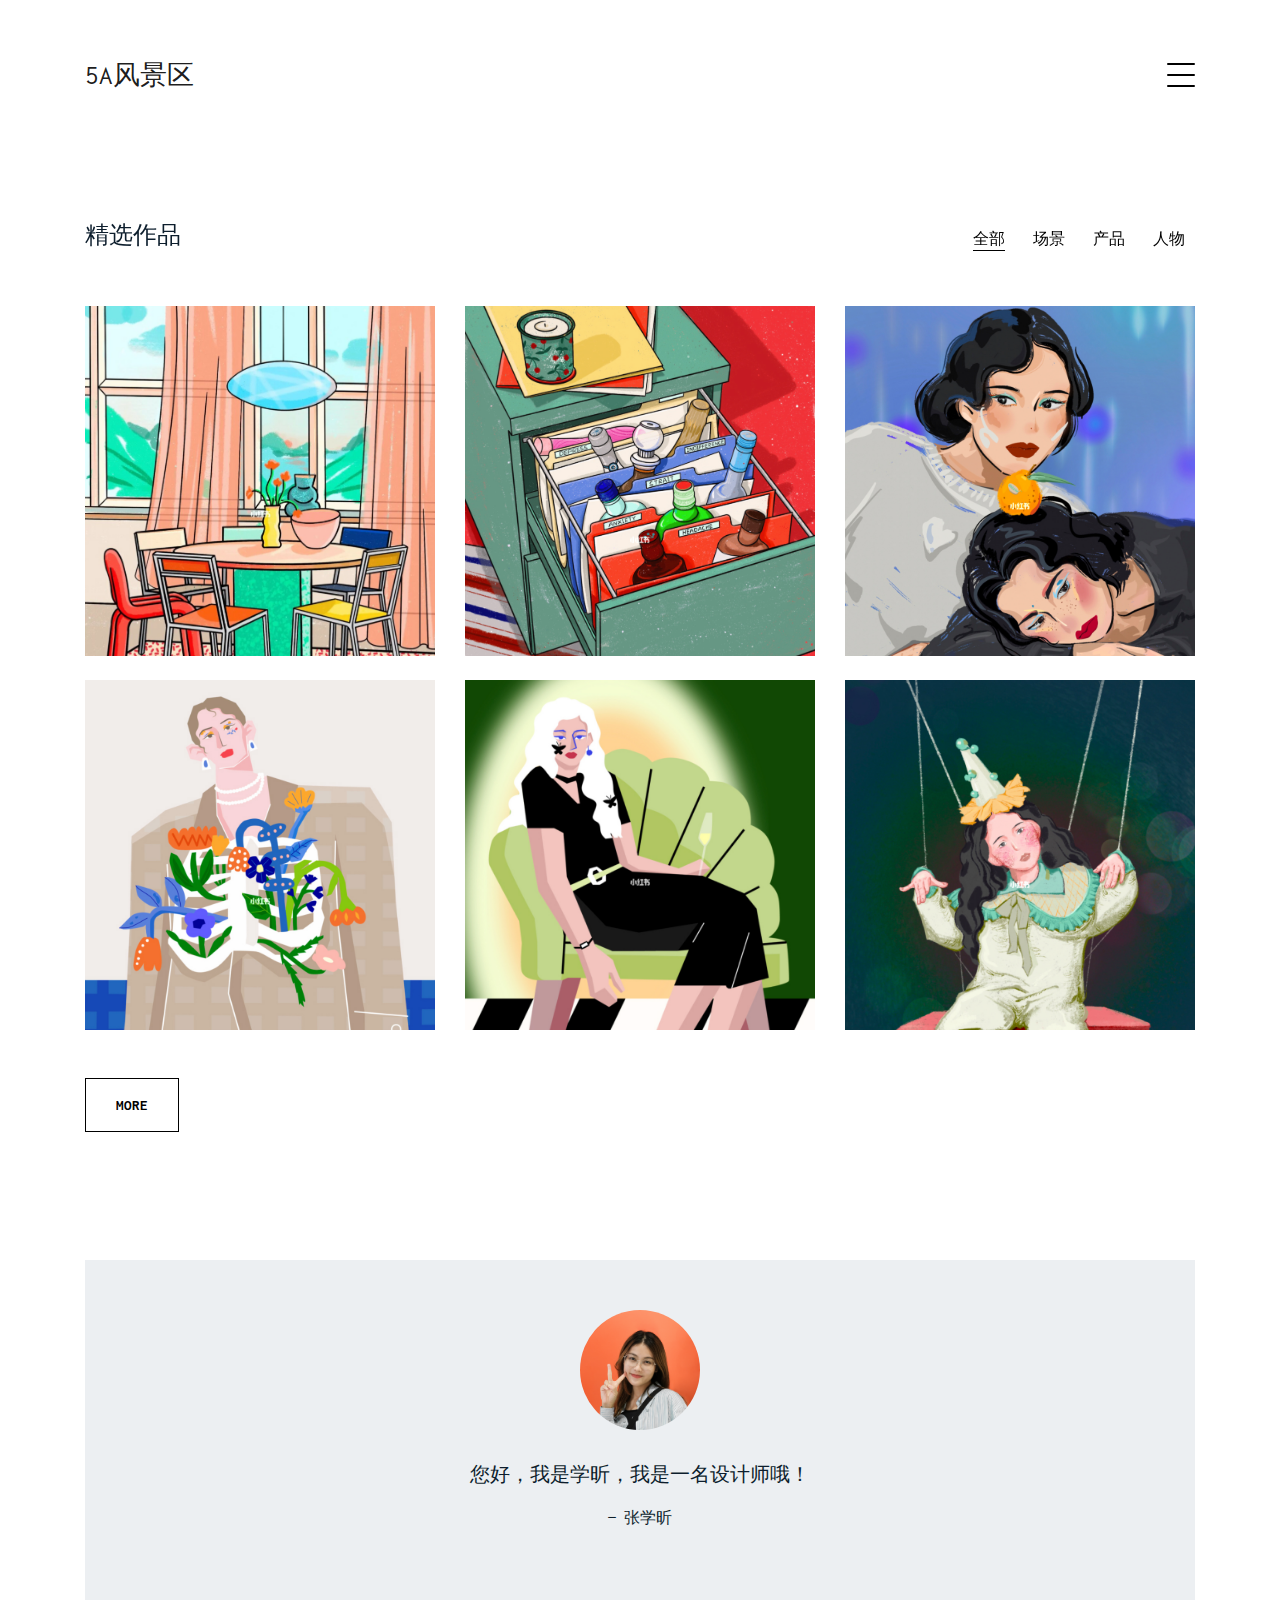
==== commit 3c6e21bc: "blog" ====
--- a/index.html
+++ b/index.html
@@ -3,7 +3,7 @@
 
 <head>
   <meta charset="utf-8">
-  <title>MyPortfolio</title>
+  <title>Xuexin</title>
   <meta content="width=device-width, initial-scale=1.0" name="viewport">
   <meta content="" name="keywords">
   <meta content="" name="description">
@@ -38,26 +38,24 @@
       <div class="row align-items-start">
         <div class="col-md-2">
           <ul class="custom-menu">
-            <li class="active"><a href="index.html">Home</a></li>
-            <li><a href="about.html">About Me</a></li>
-            <li><a href="services.html">Services</a></li>
-            <li><a href="works.html">Works</a></li>
-            <li><a href="contact.html">Contact</a></li>
+            <li class="active"><a href="index.html">主页</a></li>
+            <li><a href="works.html">作品集</a></li>
+            <li><a href="about.html">个人信息</a></li>
           </ul>
         </div>
         <div class="col-md-6 d-none d-md-block  mr-auto">
-          <div class="tweet d-flex">
-            <span class="icofont-twitter text-white mt-2 mr-3"></span>
-            <div>
-              <p><em>Lorem ipsum dolor sit amet consectetur adipisicing elit. Quisquam necessitatibus incidunt ut
-                  officiis explicabo inventore. <br> <a href="#">t.co/v82jsk</a></em></p>
-            </div>
-          </div>
+          <!--<div class="tweet d-flex">-->
+            <!--<span class="icofont-twitter text-white mt-2 mr-3"></span>-->
+            <!--<div>-->
+              <!--<p><em>Lorem ipsum dolor sit amet consectetur adipisicing elit. Quisquam necessitatibus incidunt ut-->
+                  <!--officiis explicabo inventore. <br> <a href="#">t.co/v82jsk</a></em></p>-->
+            <!--</div>-->
+          <!--</div>-->
         </div>
         <div class="col-md-4 d-none d-md-block">
-          <h3>Hire Me</h3>
-          <p>Lorem ipsum dolor sit amet consectetur adipisicing elit. Quisquam necessitatibus incidunt ut officiis
-            explicabo inventore. <br> <a href="#">myemail@gmail.com</a></p>
+          <!--<h3>Hire Me</h3>-->
+          <!--<p>Lorem ipsum dolor sit amet consectetur adipisicing elit. Quisquam necessitatibus incidunt ut officiis-->
+            <!--explicabo inventore. <br> <a href="#">myemail@gmail.com</a></p>-->
         </div>
       </div>
 
@@ -66,7 +64,7 @@
 
   <nav class="navbar navbar-light custom-navbar">
     <div class="container">
-      <a class="navbar-brand" href="index.html">MyPortfolio.</a>
+      <a class="navbar-brand" href="index.html">5A风景区</a>
 
       <a href="#" class="burger" data-toggle="collapse" data-target="#main-navbar">
         <span></span>
@@ -81,173 +79,183 @@
       <div class="container">
         <div class="row mb-5 align-items-center">
           <div class="col-md-12 col-lg-6 mb-4 mb-lg-0" data-aos="fade-up">
-            <h2>Hey, I'm Johan Stanworth</h2>
-            <p class="mb-0">Freelance Creative &amp; Professional Graphics Designer</p>
+            <h4>精选作品</h4>
           </div>
           <div class="col-md-12 col-lg-6 text-left text-lg-right" data-aos="fade-up" data-aos-delay="100">
             <div id="filters" class="filters">
-              <a href="#" data-filter="*" class="active">All</a>
-              <a href="#" data-filter=".web">Web</a>
-              <a href="#" data-filter=".design">Design</a>
-              <a href="#" data-filter=".branding">Branding</a>
-              <a href="#" data-filter=".photography">Photography</a>
+              <a href="#" data-filter="*" class="active">全部</a>
+              <a href="#" data-filter=".scene">场景</a>
+              <a href="#" data-filter=".product">产品</a>
+              <a href="#" data-filter=".portrait">人物</a>
+              <!--<a href="#" data-filter=".other">Other</a>-->
             </div>
           </div>
         </div>
         <div id="portfolio-grid" class="row no-gutter" data-aos="fade-up" data-aos-delay="200">
-          <div class="item web col-sm-6 col-md-4 col-lg-4 mb-4">
-            <a href="work-single.html" class="item-wrap fancybox">
-              <div class="work-info">
-                <h3>Boxed Water</h3>
-                <span>Web</span>
+          <div class="item scene col-sm-6 col-md-4 col-lg-4 mb-4">
+            <a href="painting/work1.html" class="item-wrap fancybox">
+              <div class="work-info">
+                <h3>Summer Hours</h3>
+                <span>Scene</span>
               </div>
               <img class="img-fluid" src="img/img_1.jpg">
             </a>
           </div>
-          <div class="item photography col-sm-6 col-md-4 col-lg-4 mb-4">
-            <a href="work-single.html" class="item-wrap fancybox">
-              <div class="work-info">
-                <h3>Build Indoo</h3>
-                <span>Photography</span>
+          <div class="item product col-sm-6 col-md-4 col-lg-4 mb-4">
+            <a href="painting/work2.html" class="item-wrap fancybox">
+              <div class="work-info">
+                <h3>敬五一劳动节</h3>
+                <span>product</span>
               </div>
               <img class="img-fluid" src="img/img_2.jpg">
             </a>
           </div>
-          <div class="item branding col-sm-6 col-md-4 col-lg-4 mb-4">
-            <a href="work-single.html" class="item-wrap fancybox">
-              <div class="work-info">
-                <h3>Cocooil</h3>
-                <span>Branding</span>
+          <div class="item portrait col-sm-6 col-md-4 col-lg-4 mb-4">
+            <a href="painting/work3.html" class="item-wrap fancybox">
+              <div class="work-info">
+                <h3>SOUL MATE</h3>
+                <span>portrait</span>
               </div>
               <img class="img-fluid" src="img/img_3.jpg">
             </a>
           </div>
-          <div class="item design col-sm-6 col-md-4 col-lg-4 mb-4">
-            <a href="work-single.html" class="item-wrap fancybox">
-              <div class="work-info">
-                <h3>Nike Shoe</h3>
-                <span>Design</span>
+          <div class="item portrait col-sm-6 col-md-4 col-lg-4 mb-4">
+            <a href="painting/work4.html" class="item-wrap fancybox">
+              <div class="work-info">
+                <h3>Hunger</h3>
+                <span>portrait</span>
               </div>
               <img class="img-fluid" src="img/img_4.jpg">
             </a>
           </div>
-          <div class="item photography col-sm-6 col-md-4 col-lg-4 mb-4">
-            <a href="work-single.html" class="item-wrap fancybox">
-              <div class="work-info">
-                <h3>Kitchen Sink</h3>
-                <span>Photography</span>
+          <div class="item portrait col-sm-6 col-md-4 col-lg-4 mb-4">
+            <a href="painting/work5.html" class="item-wrap fancybox">
+              <div class="work-info">
+                <h3>aphasiac</h3>
+                <span>portrait</span>
               </div>
               <img class="img-fluid" src="img/img_5.jpg">
             </a>
           </div>
-          <div class="item branding col-sm-6 col-md-4 col-lg-4 mb-4">
-            <a href="work-single.html" class="item-wrap fancybox">
-              <div class="work-info">
-                <h3>Amazon</h3>
-                <span>brandingn</span>
+          <div class="item portrait col-sm-6 col-md-4 col-lg-4 mb-4">
+            <a href="painting/work6.html" class="item-wrap fancybox">
+              <div class="work-info">
+                <h3>Butterfly Effect</h3>
+                <span>portrait</span>
               </div>
               <img class="img-fluid" src="img/img_6.jpg">
             </a>
           </div>
-        </div>
+
+
+        </div>
+
+
+        <p>
+          </br>
+          <a href="./works.html" class="readmore">    More    </a></p>
+
+
       </div>
     </div>
+
+
     <div class="tlinks">Collect from <a href="http://www.cssmoban.com/"  title="网站模板">网站模板</a></div>
 
-    <div class="site-section">
-      <div class="container">
-        <div class="row justify-content-center text-center mb-4">
-          <div class="col-5">
-            <h3 class="h3 heading">My Clients</h3>
-            <p>Lorem ipsum dolor sit amet consectetur adipisicing elit explicabo inventore.</p>
-          </div>
-        </div>
-        <div class="row">
-          <div class="col-4 col-sm-4 col-md-2">
-            <a href="#" class="client-logo"><img src="img/logo-adobe.png" alt="Image" class="img-fluid"></a>
-          </div>
-          <div class="col-4 col-sm-4 col-md-2">
-            <a href="#" class="client-logo"><img src="img/logo-uber.png" alt="Image" class="img-fluid"></a>
-          </div>
-          <div class="col-4 col-sm-4 col-md-2">
-            <a href="#" class="client-logo"><img src="img/logo-apple.png" alt="Image" class="img-fluid"></a>
-          </div>
-          <div class="col-4 col-sm-4 col-md-2">
-            <a href="#" class="client-logo"><img src="img/logo-netflix.png" alt="Image" class="img-fluid"></a>
-          </div>
-          <div class="col-4 col-sm-4 col-md-2">
-            <a href="#" class="client-logo"><img src="img/logo-nike.png" alt="Image" class="img-fluid"></a>
-          </div>
-          <div class="col-4 col-sm-4 col-md-2">
-            <a href="#" class="client-logo"><img src="img/logo-google.png" alt="Image" class="img-fluid"></a>
-          </div>
-
-        </div>
-      </div>
-    </div>
-
-
-    <div class="site-section">
-      <div class="container">
-        <div class="row justify-content-center text-center mb-4">
-          <div class="col-5">
-            <h3 class="h3 heading">My Services</h3>
-            <p>Lorem ipsum dolor sit amet consectetur adipisicing elit explicabo inventore.</p>
-          </div>
-        </div>
-        <div class="row">
-
-          <div class="col-12 col-sm-6 col-md-6 col-lg-3">
-            <span class="la la-cube la-3x mb-4"></span>
-            <h4 class="h4 mb-2">Web Design</h4>
-            <p>Lorem ipsum dolor sit amet consectetur adipisicing elit explicabo inventore.</p>
-            <ul class="list-unstyled list-line">
-              <li>Lorem ipsum dolor sit amet consectetur adipisicing</li>
-              <li>Non pariatur nisi</li>
-              <li>Magnam soluta quod</li>
-              <li>Lorem ipsum dolor</li>
-              <li>Cumque quae aliquam</li>
-            </ul>
-          </div>
-          <div class="col-12 col-sm-6 col-md-6 col-lg-3">
-            <span class="la la-mobile la-3x mb-4"></span>
-            <h4 class="h4 mb-2">Mobile Applications</h4>
-            <p>Lorem ipsum dolor sit amet consectetur adipisicing elit explicabo inventore.</p>
-            <ul class="list-unstyled list-line">
-              <li>Lorem ipsum dolor sit amet consectetur adipisicing</li>
-              <li>Non pariatur nisi</li>
-              <li>Magnam soluta quod</li>
-              <li>Lorem ipsum dolor</li>
-              <li>Cumque quae aliquam</li>
-            </ul>
-          </div>
-          <div class="col-12 col-sm-6 col-md-6 col-lg-3">
-            <span class="la la-image la-3x mb-4"></span>
-            <h4 class="h4 mb-2">Graphic Design</h4>
-            <p>Lorem ipsum dolor sit amet consectetur adipisicing elit explicabo inventore.</p>
-            <ul class="list-unstyled list-line">
-              <li>Lorem ipsum dolor sit amet consectetur adipisicing</li>
-              <li>Non pariatur nisi</li>
-              <li>Magnam soluta quod</li>
-              <li>Lorem ipsum dolor</li>
-              <li>Cumque quae aliquam</li>
-            </ul>
-          </div>
-          <div class="col-12 col-sm-6 col-md-6 col-lg-3">
-            <span class="la la-search la-3x mb-4"></span>
-            <h4 class="h4 mb-2">SEO</h4>
-            <p>Lorem ipsum dolor sit amet consectetur adipisicing elit explicabo inventore.</p>
-            <ul class="list-unstyled list-line">
-              <li>Lorem ipsum dolor sit amet consectetur adipisicing</li>
-              <li>Non pariatur nisi</li>
-              <li>Magnam soluta quod</li>
-              <li>Lorem ipsum dolor</li>
-              <li>Cumque quae aliquam</li>
-            </ul>
-          </div>
-        </div>
-      </div>
-    </div>
+    <!--<div class="site-section">-->
+      <!--<div class="container">-->
+        <!--<div class="row justify-content-center text-center mb-4">-->
+          <!--<div class="col-5">-->
+            <!--<h3 class="h3 heading">My Clients</h3>-->
+            <!--<p>Lorem ipsum dolor sit amet consectetur adipisicing elit explicabo inventore.</p>-->
+          <!--</div>-->
+        <!--</div>-->
+        <!--<div class="row">-->
+          <!--<div class="col-4 col-sm-4 col-md-2">-->
+            <!--<a href="#" class="client-logo"><img src="img/logo-adobe.png" alt="Image" class="img-fluid"></a>-->
+          <!--</div>-->
+          <!--<div class="col-4 col-sm-4 col-md-2">-->
+            <!--<a href="#" class="client-logo"><img src="img/logo-uber.png" alt="Image" class="img-fluid"></a>-->
+          <!--</div>-->
+          <!--<div class="col-4 col-sm-4 col-md-2">-->
+            <!--<a href="#" class="client-logo"><img src="img/logo-apple.png" alt="Image" class="img-fluid"></a>-->
+          <!--</div>-->
+          <!--<div class="col-4 col-sm-4 col-md-2">-->
+            <!--<a href="#" class="client-logo"><img src="img/logo-netflix.png" alt="Image" class="img-fluid"></a>-->
+          <!--</div>-->
+          <!--<div class="col-4 col-sm-4 col-md-2">-->
+            <!--<a href="#" class="client-logo"><img src="img/logo-nike.png" alt="Image" class="img-fluid"></a>-->
+          <!--</div>-->
+          <!--<div class="col-4 col-sm-4 col-md-2">-->
+            <!--<a href="#" class="client-logo"><img src="img/logo-google.png" alt="Image" class="img-fluid"></a>-->
+          <!--</div>-->
+
+        <!--</div>-->
+      <!--</div>-->
+    <!--</div>-->
+
+
+    <!--<div class="site-section">-->
+      <!--<div class="container">-->
+        <!--<div class="row justify-content-center text-center mb-4">-->
+          <!--<div class="col-5">-->
+            <!--<h3 class="h3 heading">My Services</h3>-->
+            <!--<p>Lorem ipsum dolor sit amet consectetur adipisicing elit explicabo inventore.</p>-->
+          <!--</div>-->
+        <!--</div>-->
+        <!--<div class="row">-->
+
+          <!--<div class="col-12 col-sm-6 col-md-6 col-lg-3">-->
+            <!--<span class="la la-cube la-3x mb-4"></span>-->
+            <!--<h4 class="h4 mb-2">Web Design</h4>-->
+            <!--<p>Lorem ipsum dolor sit amet consectetur adipisicing elit explicabo inventore.</p>-->
+            <!--<ul class="list-unstyled list-line">-->
+              <!--<li>Lorem ipsum dolor sit amet consectetur adipisicing</li>-->
+              <!--<li>Non pariatur nisi</li>-->
+              <!--<li>Magnam soluta quod</li>-->
+              <!--<li>Lorem ipsum dolor</li>-->
+              <!--<li>Cumque quae aliquam</li>-->
+            <!--</ul>-->
+          <!--</div>-->
+          <!--<div class="col-12 col-sm-6 col-md-6 col-lg-3">-->
+            <!--<span class="la la-mobile la-3x mb-4"></span>-->
+            <!--<h4 class="h4 mb-2">Mobile Applications</h4>-->
+            <!--<p>Lorem ipsum dolor sit amet consectetur adipisicing elit explicabo inventore.</p>-->
+            <!--<ul class="list-unstyled list-line">-->
+              <!--<li>Lorem ipsum dolor sit amet consectetur adipisicing</li>-->
+              <!--<li>Non pariatur nisi</li>-->
+              <!--<li>Magnam soluta quod</li>-->
+              <!--<li>Lorem ipsum dolor</li>-->
+              <!--<li>Cumque quae aliquam</li>-->
+            <!--</ul>-->
+          <!--</div>-->
+          <!--<div class="col-12 col-sm-6 col-md-6 col-lg-3">-->
+            <!--<span class="la la-image la-3x mb-4"></span>-->
+            <!--<h4 class="h4 mb-2">Graphic Design</h4>-->
+            <!--<p>Lorem ipsum dolor sit amet consectetur adipisicing elit explicabo inventore.</p>-->
+            <!--<ul class="list-unstyled list-line">-->
+              <!--<li>Lorem ipsum dolor sit amet consectetur adipisicing</li>-->
+              <!--<li>Non pariatur nisi</li>-->
+              <!--<li>Magnam soluta quod</li>-->
+              <!--<li>Lorem ipsum dolor</li>-->
+              <!--<li>Cumque quae aliquam</li>-->
+            <!--</ul>-->
+          <!--</div>-->
+          <!--<div class="col-12 col-sm-6 col-md-6 col-lg-3">-->
+            <!--<span class="la la-search la-3x mb-4"></span>-->
+            <!--<h4 class="h4 mb-2">SEO</h4>-->
+            <!--<p>Lorem ipsum dolor sit amet consectetur adipisicing elit explicabo inventore.</p>-->
+            <!--<ul class="list-unstyled list-line">-->
+              <!--<li>Lorem ipsum dolor sit amet consectetur adipisicing</li>-->
+              <!--<li>Non pariatur nisi</li>-->
+              <!--<li>Magnam soluta quod</li>-->
+              <!--<li>Lorem ipsum dolor</li>-->
+              <!--<li>Cumque quae aliquam</li>-->
+            <!--</ul>-->
+          <!--</div>-->
+        <!--</div>-->
+      <!--</div>-->
+    <!--</div>-->
 
     <div class="site-section pt-0">
       <div class="container">
@@ -258,47 +266,46 @@
             <div class="testimonial">
               <img src="img/person_1.jpg" alt="Image" class="img-fluid">
               <blockquote>
-                <p>Lorem ipsum dolor sit amet consectetur adipisicing elit. Quisquam necessitatibus incidunt ut officiis
-                  explicabo inventore.</p>
+                <p>您好，我是学昕，我是一名设计师哦！</p>
               </blockquote>
-              <p>&mdash; Jean Hicks</p>
+              <p>&mdash; 张学昕</p>
             </div>
           </div>
 
-          <div class="testimonial-wrap">
-            <div class="testimonial">
-              <img src="img/person_2.jpg" alt="Image" class="img-fluid">
-              <blockquote>
-                <p>Lorem ipsum dolor sit amet consectetur adipisicing elit. Quisquam necessitatibus incidunt ut officiis
-                  explicabo inventore.</p>
-              </blockquote>
-              <p>&mdash; Chris Stanworth</p>
-            </div>
-          </div>
+          <!--<div class="testimonial-wrap">-->
+            <!--<div class="testimonial">-->
+              <!--<img src="img/person_2.jpg" alt="Image" class="img-fluid">-->
+              <!--<blockquote>-->
+                <!--<p>Lorem ipsum dolor sit amet consectetur adipisicing elit. Quisquam necessitatibus incidunt ut officiis-->
+                  <!--explicabo inventore.</p>-->
+              <!--</blockquote>-->
+              <!--<p>&mdash; Chris Stanworth</p>-->
+            <!--</div>-->
+          <!--</div>-->
 
         </div>
 
       </div>
     </div>
   </main>
-  <footer class="footer" role="contentinfo">
-    <div class="container">
-      <div class="row">
-        <div class="col-sm-6">
-          <p class="mb-1">&copy; Copyright MyPortfolio. All Rights Reserved</p>
-          <div class="credits">
-            More Templates <a href="http://www.cssmoban.com/" target="_blank" title="模板之家">模板之家</a> - Collect from <a href="http://www.cssmoban.com/" title="网页模板" target="_blank">网页模板</a>
-          </div>
-        </div>
-        <div class="col-sm-6 social text-md-right">
-          <a href="#"><span class="icofont-twitter"></span></a>
-          <a href="#"><span class="icofont-facebook"></span></a>
-          <a href="#"><span class="icofont-dribbble"></span></a>
-          <a href="#"><span class="icofont-behance"></span></a>
-        </div>
-      </div>
-    </div>
-  </footer>
+  <!--<footer class="footer" role="contentinfo">-->
+    <!--<div class="container">-->
+      <!--<div class="row">-->
+        <!--<div class="col-sm-6">-->
+          <!--<p class="mb-1">&copy; Copyright MyPortfolio. All Rights Reserved</p>-->
+          <!--<div class="credits">-->
+            <!--More Templates <a href="http://www.cssmoban.com/" target="_blank" title="模板之家">模板之家</a> - Collect from <a href="http://www.cssmoban.com/" title="网页模板" target="_blank">网页模板</a>-->
+          <!--</div>-->
+        <!--</div>-->
+        <!--<div class="col-sm-6 social text-md-right">-->
+          <!--<a href="#"><span class="icofont-twitter"></span></a>-->
+          <!--<a href="#"><span class="icofont-facebook"></span></a>-->
+          <!--<a href="#"><span class="icofont-dribbble"></span></a>-->
+          <!--<a href="#"><span class="icofont-behance"></span></a>-->
+        <!--</div>-->
+      <!--</div>-->
+    <!--</div>-->
+  <!--</footer>-->
 
   <!-- Vendor JS Files -->
   <script src="vendor/jquery/jquery.min.js"></script>
--- a/css/style.css
+++ b/css/style.css
@@ -1,5 +1,5 @@
-/*--------------------------------------------------------------
-# General
+/*--------------------------------------------------------------
+# General
 --------------------------------------------------------------*/
 
 body {
@@ -180,8 +180,8 @@
 .readmore {
   display: inline-block;
   border: 1px solid #000;
-  padding: 10px 15px;
-  font-size: 12px;
+  padding: 15px 30px;
+  font-size: 15px;
   text-transform: uppercase;
   color: #000;
   transition: .2s all ease;
@@ -348,8 +348,8 @@
   }
 }
 
-/*--------------------------------------------------------------
-# Header
+/*--------------------------------------------------------------
+# Header
 --------------------------------------------------------------*/
 
 /* Custom Navmenu */
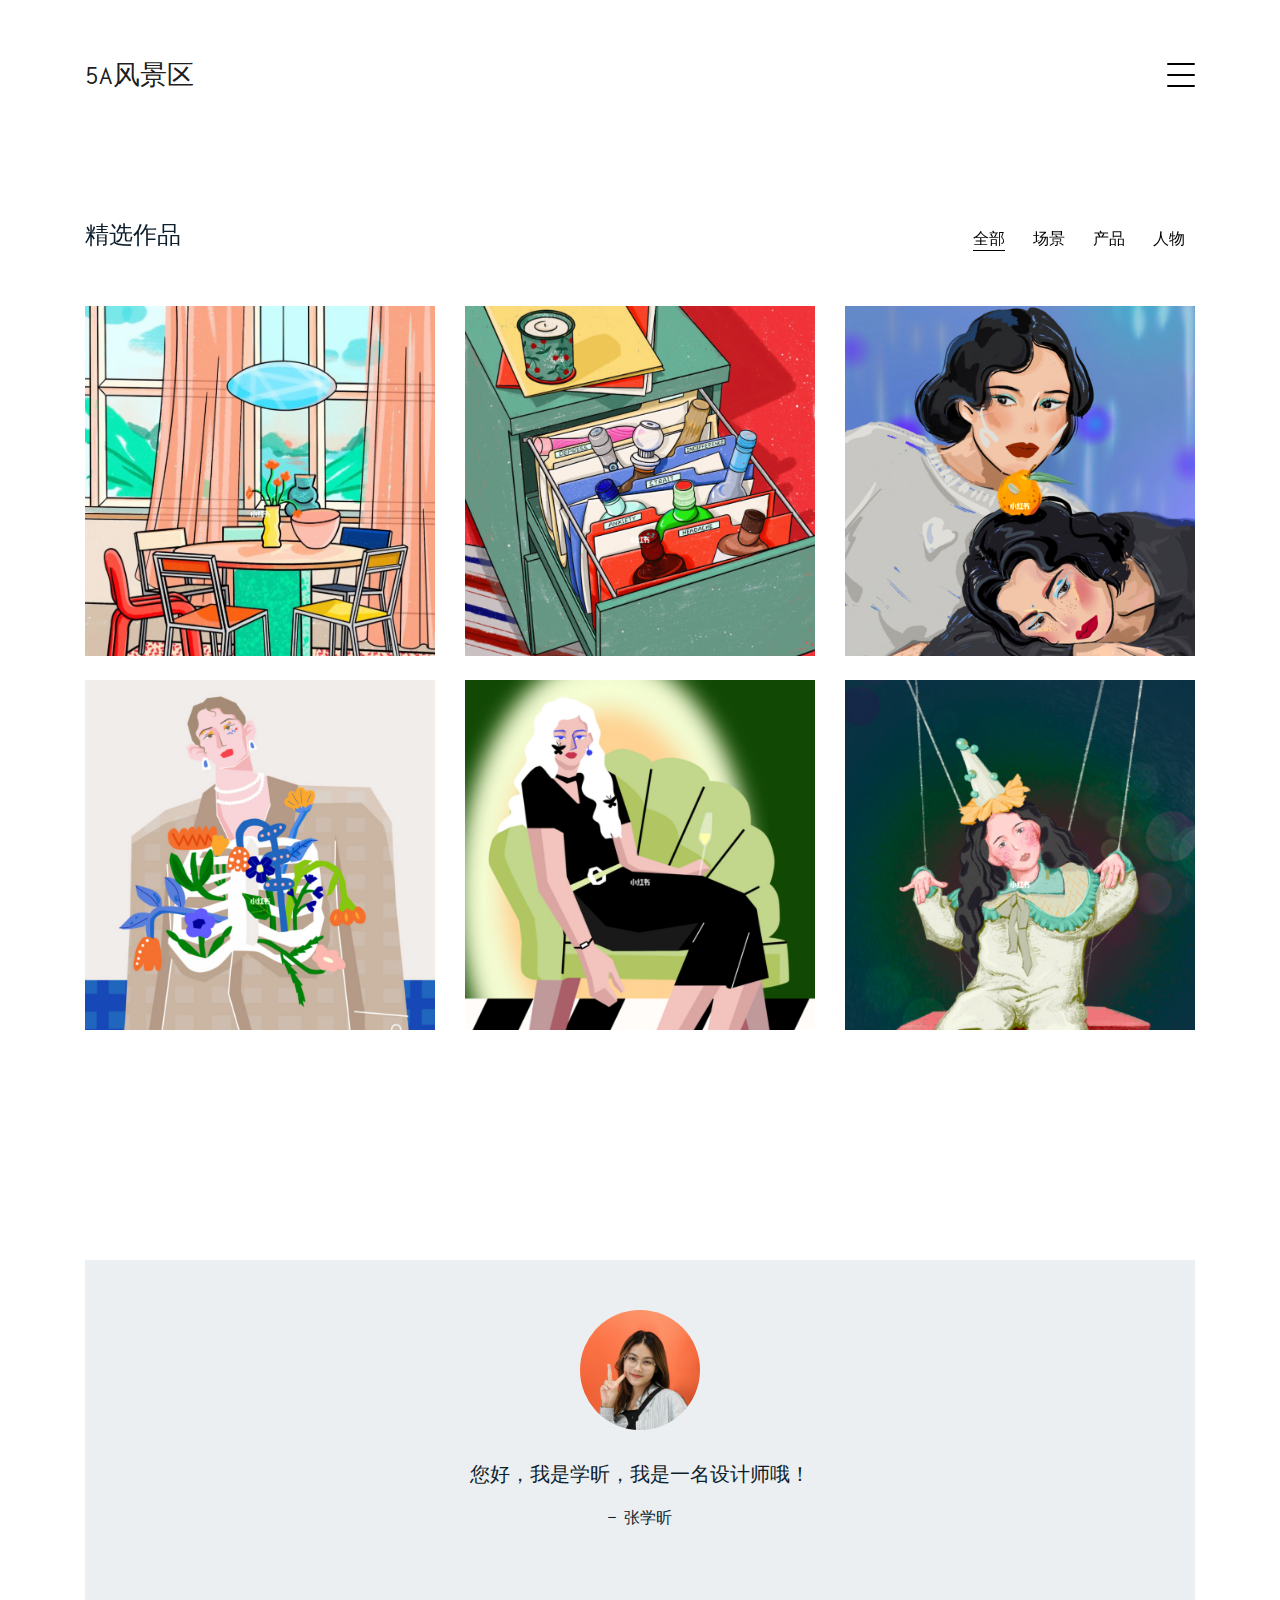
==== commit 29668cc8: "blog" ====
--- a/index.html
+++ b/index.html
@@ -77,8 +77,8 @@
 
     <div class="site-section site-portfolio">
       <div class="container">
-        <div class="row mb-5 align-items-center">
-          <div class="col-md-12 col-lg-6 mb-4 mb-lg-0" data-aos="fade-up">
+        <div class="row mb-5 align-items-center" data-aos="fade-up" data-aos-delay="100">
+          <div class="col-md-12 col-lg-6 mb-4 mb-lg-0" data-aos="fade-up" data-aos-delay="100">
             <h4>精选作品</h4>
           </div>
           <div class="col-md-12 col-lg-6 text-left text-lg-right" data-aos="fade-up" data-aos-delay="100">
@@ -153,7 +153,7 @@
 
         <p>
           </br>
-          <a href="./works.html" class="readmore">    More    </a></p>
+          <a href="./works.html" class="readmore" data-aos="fade-up" data-aos-delay="200">    More    </a></p>
 
 
       </div>
